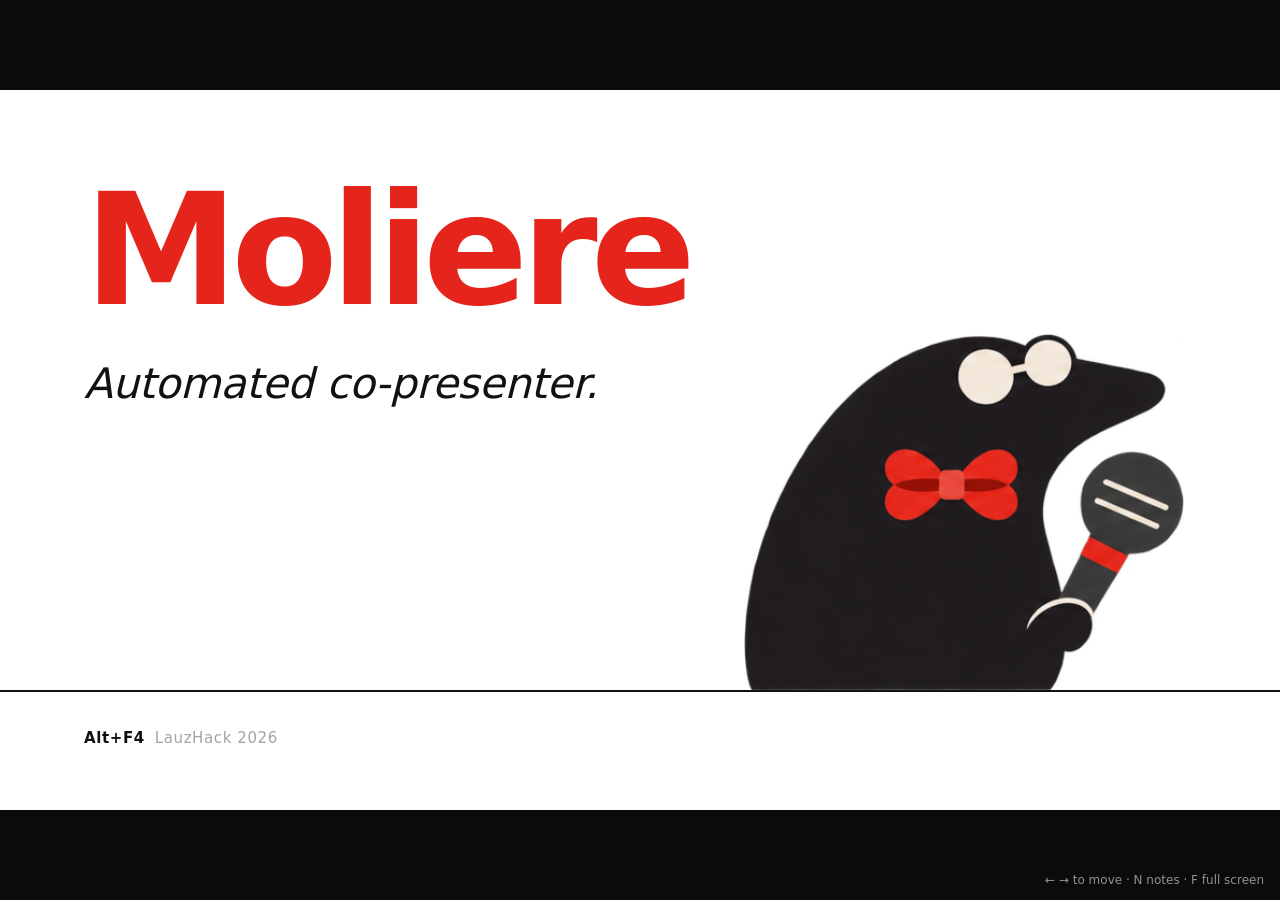
==== mole/slides.html @ e4454959 "Merge main: Inter as the only family, the deck pinned to the light theme" ====
<!doctype html>
<html data-theme="light">
<meta charset="utf-8">
<meta name="viewport" content="width=device-width">
<title>Moliere · Alt+F4</title>
<link rel="stylesheet" href="fonts/fonts.css">
<link rel="stylesheet" href="mole.css">
<style>
  /* Colour 2 · Signal red on white, with black and red slides for rhythm. Fonts E · Inter Tight only. */
  :root { --paper: #ffffff; --ink: #111111; --ember: #e5251b; --lens: #f5eedf; --ember-deep: #a3150e; --ember-light: #ff6f63; }
  :root {
    --display: "Inter Tight", -apple-system, "Segoe UI", system-ui, sans-serif;
    --text: "Inter Tight", -apple-system, "Segoe UI", system-ui, sans-serif;
    --muted: rgb(17 17 17 / .58);
    --faint: rgb(17 17 17 / .38);
    --hair: rgb(17 17 17 / .14);
    --ease: cubic-bezier(.2, .8, .2, 1);
  }
  html, body { height: 100%; margin: 0; overflow: hidden; background: #0b0b0b; }
  body { font: 400 24px/1.4 var(--text); color: var(--ink); -webkit-font-smoothing: antialiased; font-kerning: normal; }

  /* The deck is laid out at 1280 × 720 and scaled to fit the window. */
  .stage { position: absolute; left: 50%; top: 50%; width: 1280px; height: 720px; translate: -50% -50%; scale: var(--fit, 1); }
  .slide { position: absolute; inset: 0; padding: 72px 84px; box-sizing: border-box; background: var(--paper); overflow: hidden; }
  .slide[hidden] { display: none; }
  .slide.dark { --ember: #ff4a3d; background: var(--ink); color: var(--paper); --muted: rgb(255 255 255 / .62); --faint: rgb(255 255 255 / .4); --hair: rgb(255 255 255 / .16); }
  .slide.hot { background: var(--ember); color: #fff; }
  .notes { display: none; }

  /* -- type ------------------------------------------------------------------------------------------------------- */
  .d { font-family: var(--display); font-weight: 650; letter-spacing: -0.035em; margin: 0; }
  .d.it { font-weight: 500; letter-spacing: -0.03em; }
  .d.xxl { font-size: 141px; line-height: .92; letter-spacing: -0.045em; }
  .d.xl { font-size: 101px; line-height: .94; letter-spacing: -0.04em; }
  .d.l { font-size: 72px; line-height: .98; letter-spacing: -0.03em; }
  .d.m { font-size: 51px; line-height: 1.02; }
  .d.s { font-size: 31px; line-height: 1.06; letter-spacing: -0.01em; }
  .it { font-style: italic; }
  .lead { font: 400 25px/1.42 var(--text); color: var(--muted); letter-spacing: -0.005em; margin: 0; text-wrap: pretty; }
  .small { font: 500 16px/1.3 var(--text); color: var(--muted); letter-spacing: .005em; margin: 0; }
  .ember { color: var(--ember); }
  cite { font: 500 14px/1 var(--text); font-style: normal; color: var(--faint); letter-spacing: .02em; }
  /* A placeholder still to fill: underlined in persimmon dots, so it reads as a gap without shouting. */
  .ph { text-decoration: underline dotted var(--ember); text-decoration-thickness: .08em; text-underline-offset: .2em; }
  .d .ph { text-decoration: none; color: var(--ember); }
  .d .name { color: var(--ember); }

  .who { display: flex; align-items: center; gap: 14px; font: 400 19px/1.3 var(--text); color: var(--muted); }
  .who b { color: var(--ink); font-weight: 600; }
  .badge { flex: none; display: grid; place-items: center; width: 44px; height: 44px; border-radius: 50%; background: var(--ink); color: var(--paper); font: 600 14px/1 var(--text); letter-spacing: .04em; }

  /* The ground line most slides stand on, and the mole standing on it. */
  .ground { position: absolute; left: 0; right: 0; bottom: 118px; border-top: 2px solid var(--ink); }
  .solo .mole-bar { width: auto; background: none; box-shadow: none; border-radius: 0; }
  .solo .mole-row { height: auto; padding: 0; flex-direction: column; align-items: flex-start; gap: 18px; }
  .solo .mole-fig { width: var(--w, 420px); height: auto; aspect-ratio: 154 / 114.8; margin: 0; }
  .solo .mole-heard, .solo .m-ground { display: none; }
  .solo .mole-title { font: italic 500 22px/28px var(--display); letter-spacing: -0.01em; }
  .solo .mole-text .mole-words { --wy: 0px; }
  .solo .mole-text .mole-dot { top: 11px; translate: none; }
  .solo.quiet .mole-text { display: none; }
  /* Puts the figure's own ground (0.8 units above its bottom edge) on the slide's ground line. */
  .stand { position: absolute; right: 84px; bottom: calc(119px - var(--w) * 0.8 / 154 - var(--below, 0px)); }

  /* The cut-paper props: flat at the base, so each one stands on a line or peeks up from an edge of the slide. */
  .sprite { position: absolute; display: block; height: auto; pointer-events: none; user-select: none; }
  .ledge { position: absolute; border-top: 2px solid var(--ink); }

  /* -- entrances: each [data-in] rises in turn when its slide comes up ------------------------------------------ */
  @keyframes rise { from { opacity: 0; transform: translateY(22px); } }
  .slide.on [data-in] { animation: rise .8s var(--ease) both; animation-delay: calc(var(--d, 0) * 110ms + 60ms); }
  @media (prefers-reduced-motion: reduce) { .slide.on [data-in] { animation: none; } }

  /* 01 title */
  .s-title .d.xxl { font-size: 155px; margin-top: 18px; }
  .s-title .lead { font: italic 500 42px/1 var(--display); color: var(--ink); margin-top: 40px; letter-spacing: -0.01em; }
  .meta { position: absolute; left: 84px; bottom: 64px; font: 600 15px/1 var(--text); letter-spacing: .04em; color: var(--ink); }
  .meta span { color: var(--faint); font-weight: 500; margin-left: 10px; }

  /* 02 Nick */
  .s-nick { display: grid; grid-template-columns: 1fr 380px; grid-template-rows: auto 1fr; column-gap: 64px; }
  .s-nick .lead { align-self: end; padding-bottom: 16px; font-size: 22px; }
  .steps { grid-column: 1 / -1; align-self: end; display: grid; grid-template-columns: 1fr 1.5fr 1fr; gap: 14px; }
  .step { border-top: 2px solid var(--ink); padding-top: 18px; }
  .step .k { font: italic 500 20px/1 var(--display); color: var(--faint); }
  .step p { margin: 16px 0 0; font: 500 38px/1.15 var(--text); letter-spacing: -0.015em; text-wrap: balance; }
  .step.silence { --ember: #ff4a3d; border: 0; padding: 30px 34px 34px; border-radius: 24px; background: var(--ink); color: var(--paper); }
  .step.silence .k { color: rgb(255 255 255 / .45); }
  .timer { display: flex; align-items: flex-end; gap: 26px; margin-top: 14px; }
  .timer b { font: 650 150px/.78 var(--display); letter-spacing: -0.03em; color: var(--ember); font-variant-numeric: tabular-nums; }
  .timer i { flex: 1; height: 5px; margin-bottom: 16px; border-radius: 4px; background: rgb(255 255 255 / .16); position: relative; overflow: hidden; }
  .timer i::after { content: ""; position: absolute; inset: 0; width: var(--p, 0%); background: var(--ember); border-radius: inherit; }
  .step.silence p { margin-top: 14px; color: rgb(255 255 255 / .85); }

  /* 03 numbers: two figures side by side, each with its own picture, and the lab study as a band underneath */
  .s-num { display: flex; flex-direction: column; }
  .figs { display: grid; grid-template-columns: 1fr 1fr; gap: 72px; }
  .fig { display: grid; grid-template-columns: 150px 1fr; grid-template-rows: auto auto; column-gap: 34px; align-items: end; }
  .fig .glyph { grid-row: 1 / 3; align-self: start; margin-top: 14px; }
  .fig .d { font-size: 196px; line-height: .84; letter-spacing: -0.05em; white-space: nowrap; }
  .fig .d small { font-size: .42em; letter-spacing: -0.03em; margin-left: .12em; }
  .fig .cap { margin: 26px 0 0; font: 500 29px/1.28 var(--text); color: rgb(255 255 255 / .82); max-width: 18ch; }
  .grid4 { display: grid; grid-template-columns: 1fr 1fr; gap: 12px; width: 150px; }
  .grid4 i { aspect-ratio: 1; border-radius: 16px; border: 2px solid rgb(255 255 255 / .35); box-sizing: border-box; }
  .grid4 i.hit { border: 0; background: var(--ember); }
  .dial { width: 150px; height: 155px; }
  .dial .face { fill: none; stroke: rgb(255 255 255 / .35); stroke-width: 2; }
  .dial .tick { stroke: rgb(255 255 255 / .5); stroke-width: 2.4; stroke-linecap: round; }
  .dial .lost { fill: var(--ember); }
  .dial .hand { stroke: var(--paper); stroke-width: 3; stroke-linecap: round; }
  .dial .pin { fill: var(--paper); }
  .dial .crown { fill: rgb(255 255 255 / .35); }
  .s-num .src { margin-top: 26px; }
  .study { margin-top: auto; display: grid; grid-template-columns: 200px 1fr; column-gap: 34px; padding-top: 28px; border-top: 1px solid var(--hair); }
  .study .small { padding-top: 10px; }
  .study .d.s { font-size: 42px; line-height: 1.12; }
  .study cite { grid-column: 2; margin-top: 16px; }

  /* 04 Mathias: the six people as a row, then his words across the slide */
  .s-mathias { display: flex; flex-direction: column; }
  .asked { display: flex; align-items: center; gap: 24px; }
  .people { display: flex; }
  .people > * { margin-left: -8px; border: 3px solid var(--paper); }
  .people > :first-child { margin-left: 0; }
  .people i { width: 44px; height: 44px; border-radius: 50%; background: rgb(17 17 17 / .1); }
  .asked .lead { font-size: 24px; color: var(--ink); }
  .s-mathias blockquote { margin: auto 0 0; font-size: 70px; line-height: 1.05; text-indent: -.32em; max-width: 29ch; text-wrap: pretty; }
  .s-mathias > .who { margin-top: 34px; }

  /* 05 insight */
  .s-insight { display: flex; flex-direction: column; justify-content: center; }
  .s-insight .intro { font: 500 22px/1.2 var(--text); color: rgb(255 255 255 / .8); margin: 0 0 30px; }
  .s-insight .not { font-weight: 500; letter-spacing: -0.02em; color: rgb(255 255 255 / .75); font-size: 45px; line-height: 1; }
  .s-insight .yes { margin-top: 40px; font-size: 86px; line-height: .96; }

  /* 06 solution */
  .s-solution { display: grid; grid-template-columns: 1fr 500px; column-gap: 56px; align-items: center; }
  .s-solution .lead { font: italic 500 27px/1.15 var(--display); color: var(--ink); margin-top: 26px; max-width: 20ch; }
  .list { list-style: none; margin: 40px 0 0; padding: 0; }
  .list li { display: grid; grid-template-columns: 44px 1fr; padding: 13px 0; border-top: 1px solid var(--hair); font: 400 21px/1.32 var(--text); }
  .list li span { font: italic 500 15px/1.1 var(--display); color: var(--ember); }
  .device { padding: 22px 22px 26px; border-radius: 26px; background: var(--ink); display: grid; justify-items: center; gap: 22px; box-shadow: 0 30px 60px -30px rgb(17 17 17 / .6); }
  .mini { position: relative; width: 100%; aspect-ratio: 16 / 9; border-radius: 10px; background: #ffffff; outline: 2px solid #2fbf71; outline-offset: 3px; overflow: hidden; color: var(--ink); }
  .mini > div { position: absolute; inset: 0; padding: 26px 28px; opacity: 0; transition: opacity .4s ease; }
  .mini[data-on="6"] > [data-n="6"], .mini[data-on="7"] > [data-n="7"] { opacity: 1; }
  .mini small { font: 600 10px/1 var(--text); letter-spacing: .08em; text-transform: uppercase; color: rgb(17 17 17 / .45); }
  .mini h4 { font: 650 23px/1 var(--display); letter-spacing: -0.02em; margin: 8px 0 0; }
  .mini em { position: absolute; right: 16px; bottom: 12px; font: 600 11px/1 var(--text); font-style: normal; color: rgb(17 17 17 / .5); }
  .mini .bars { position: absolute; left: 28px; bottom: 26px; display: flex; align-items: flex-end; gap: 10px; height: 100px; }
  .mini .bars i { width: 32px; background: rgb(17 17 17 / .16); border-radius: 2px 2px 0 0; }
  .mini .bars i:last-child { background: var(--ember); }
  .mini ol { margin: 16px 0 0; padding: 0; list-style: none; font: 400 14px/1.2 var(--text); display: grid; gap: 7px; }
  .mini ol b { color: var(--ember); font-size: 11px; margin-right: 8px; }
  .mini .tag { position: absolute; inset: 0 auto auto 0; padding: 3px 8px; border-bottom-right-radius: 6px; background: #2fbf71; color: #0b2b18; font: 600 10px/1.3 var(--text); opacity: 1; }

  /* 07 live demo */
  .s-demo .d.xxl { font-size: 134px; margin-top: 10px; }
  .live { display: inline-block; width: 34px; height: 34px; margin-left: 28px; border-radius: 50%; background: var(--ember); vertical-align: .62em; position: relative; }
  .live::after { content: ""; position: absolute; inset: 0; border-radius: 50%; background: var(--ember); animation: pulse 1.6s ease-out infinite; }
  @keyframes pulse { to { transform: scale(2.6); opacity: 0; } }

  /* 08 how it works */
  .s-how { display: flex; flex-direction: column; }
  .s-how .d.m { max-width: 21ch; font-size: 62px; }
  .trio { margin-top: auto; display: grid; grid-template-columns: repeat(3, 1fr); gap: 36px; }
  .trio div { border-top: 2px solid var(--ink); padding-top: 18px; }
  .trio span { font: italic 500 27px/1 var(--display); color: var(--ember); }
  .trio p { margin: 14px 0 0; font: 500 22px/1.3 var(--text); letter-spacing: -0.01em; }
  .slots { margin-top: 32px; height: 150px; display: grid; grid-template-columns: 2fr 1fr; gap: 16px; }
  .slots div { display: grid; place-items: center; border-radius: 18px; border: 2px dashed rgb(17 17 17 / .22); font: italic 500 20px/1 var(--display); color: var(--faint); }

  /* 09 competitors */
  .s-comp { display: flex; flex-direction: column; }
  .s-comp .d.l { max-width: 19ch; font-size: 70px; }
  .cards { margin-top: auto; display: grid; grid-template-columns: 1fr 1fr 1.6fr; gap: 16px; align-items: stretch; }
  .cards > div { position: relative; padding: 28px 30px 30px; border-radius: 24px; background: rgb(17 17 17 / .05); min-height: 300px; box-sizing: border-box; display: flex; flex-direction: column; }
  .cards svg { width: 40px; height: 40px; fill: none; stroke: var(--faint); stroke-width: 1.6; stroke-linecap: round; stroke-linejoin: round; }
  .cards b { display: block; margin-top: auto; font: 650 25px/1 var(--display); letter-spacing: -0.01em; }
  .cards p { margin: 12px 0 0; font: 400 20px/1.35 var(--text); color: var(--muted); }
  .cards .us { background: var(--ember); color: #fff; overflow: hidden; }
  .cards .us b { font-size: 40px; }
  .cards .us p { color: #fff; font-weight: 500; max-width: 21ch; }
  .cards .us .solo { position: absolute; right: 24px; top: 22px; }
  .s-comp cite { margin-top: 18px; }

  /* 10 voices */
  .s-voices { display: flex; flex-direction: column; }
  .s-voices .head { font-size: 70px; line-height: 1; text-indent: -.3em; max-width: 17ch; margin-top: 6px; }
  .s-voices .who { margin-top: 30px; }
  .second { margin-top: auto; align-self: flex-end; width: 560px; border-top: 2px solid var(--ink); padding-top: 22px; }
  .second blockquote { margin: 0; font: italic 500 28px/1.1 var(--display); text-indent: -.3em; text-wrap: balance; }
  .second .who { margin-top: 18px; font-size: 17px; }
  .second .badge { width: 38px; height: 38px; font-size: 13px; }

  /* 11 B2B */
  .s-b2b { display: flex; flex-direction: column; }
  .s-b2b .d.xxl { margin-top: 10px; }
  .pair { margin-top: auto; display: grid; grid-template-columns: 1fr 1fr; gap: 40px; }
  .pair div { border-top: 2px solid var(--paper); padding-top: 18px; }
  .pair .no { font: italic 500 27px/1 var(--display); color: var(--ember); }
  .pair p { margin: 14px 0 0; font: 400 25px/1.35 var(--text); color: var(--paper); text-wrap: pretty; }

  /* 12 next */
  .s-next .d.l { max-width: 12ch; font-size: 67px; }
  .s-next .lead { font: italic 500 30px/1.12 var(--display); color: var(--muted); margin-top: 24px; max-width: 20ch; }

  /* -- presenting ---------------------------------------------------------------------------------------------- */
  .notes-panel { position: fixed; left: 0; right: 0; bottom: 0; max-height: 36vh; overflow: auto; padding: 18px 28px 22px; box-sizing: border-box; background: rgb(20 18 17 / .95); color: #f2ede4; font: 18px/1.5 var(--text); }
  .notes-panel[hidden] { display: none; }
  .notes-panel b { display: block; font: 500 13px/1 var(--text); letter-spacing: .02em; color: rgb(255 255 255 / .5); margin-bottom: 10px; }
  .notes-panel p { margin: 0 0 8px; max-width: 80ch; }
  .hint { position: fixed; right: 16px; bottom: 14px; font: 500 12px/1 var(--text); color: rgb(255 255 255 / .55); transition: opacity .6s ease; }
  @media print {
    html, body { overflow: visible; height: auto; background: none; }
    .stage { position: static; translate: none; scale: 1; }
    .slide, .slide[hidden] { position: relative; display: block; break-after: page; width: 1280px; height: 720px; }
    .notes-panel, .hint { display: none !important; }
  }
</style>

<div class="stage">

  <!-- 01 -->
  <section class="slide s-title">
    <div data-in>
      <h1 class="d xxl"><span class="name">[Name]</span></h1>
      <p class="lead">Automated co-presenter.</p>
    </div>
    <div class="ground"></div>
    <img class="sprite" src="sprites/microphone.png" alt="" data-in style="right: 96px; bottom: 119px; width: 440px">
    <div class="meta">Alt+F4<span>LauzHack 2026</span></div>
  </section>

  <!-- 02 -->
  <section class="slide s-nick">
    <h2 class="d xl" data-in>This is Nick.</h2>
    <p class="lead" data-in>He works at a consulting firm in Geneva. He has 5 meetings per day, each on a different subject and with a different team. He doesn't have time to fully prepare for every meeting.</p>
    <div class="steps" data-in>
      <div class="step"><span class="k">a</span><p>He looks for a document.</p></div>
      <div class="step silence" data-timer><span class="k">b</span><div class="timer"><b>0 s</b><i></i></div><p>of silence. People are waiting.</p></div>
      <div class="step"><span class="k">c</span><p>He pulls up the wrong slide.</p></div>
    </div>
    <aside class="notes"><p>This is Nick, he works at a consulting firm in Geneva. He has 5 meetings per day, each on a different subject and with a different team. He doesn't have time to fully prepare for every meeting. Every time he has to present something, something wrong happens: he looks for a document, there is silence for 30 seconds, then he pulls up the wrong slide.</p></aside>
  </section>

  <!-- 03 -->
  <section class="slide dark s-num">
    <div class="figs" data-in>
      <div class="fig">
        <div class="glyph grid4"><i class="hit"></i><i class="hit"></i><i class="hit"></i><i></i></div>
        <div class="d"><span class="ember">3</span> in 4</div>
        <p class="cap">meetings hit at least one tech failure,</p>
      </div>
      <div class="fig">
        <svg class="glyph dial" viewBox="0 0 120 124" aria-hidden="true">
          <rect class="crown" x="53" y="0" width="14" height="7" rx="2"/>
          <circle class="face" cx="60" cy="66" r="52"/>
          <path class="lost" d="M60 66 L60 20 A46 46 0 0 1 102.02 47.29 Z"/>
          <path class="tick" d="M60 18v6M108 66h-6M60 114v-6M12 66h6"/>
          <line class="hand" x1="60" y1="66" x2="98.2" y2="49.0"/>
          <circle class="pin" cx="60" cy="66" r="4"/>
        </svg>
        <div class="d">11<small>min</small></div>
        <p class="cap">costing about 11 minutes each.</p>
      </div>
    </div>
    <cite class="src">Jabra, 2026</cite>
    <div class="study" data-in>
      <p class="small">In a lab study,</p>
      <p class="d s it">people who talked while using a computer spoke more slowly and made more mistakes at both.</p>
      <cite>BYU, 2022</cite>
    </div>
    <aside class="notes"><p>Three in four meetings hit at least one tech failure, costing about 11 minutes each (Jabra, 2026). And in a lab study, people who talked while using a computer spoke more slowly and made more mistakes at both (BYU, 2022).</p></aside>
  </section>

  <!-- 04 -->
  <section class="slide s-mathias">
    <div class="asked" data-in>
      <div class="people" aria-hidden="true"><span class="badge">MS</span><i></i><i></i><i></i><i></i><i></i></div>
      <p class="lead">We asked 6 people who present to clients every week.</p>
    </div>
    <blockquote class="d it" data-in>“Clients always come up with questions I wasn't expecting. So I end up searching for documents or running another simulation while explaining what I'm doing.”</blockquote>
    <div class="who" data-in><span class="badge">MS</span><span><b>Mathias Sudres</b> · Insurance advisor in Switzerland</span></div>
    <aside class="notes"><p>We asked 6 people who present to clients every week. Mathias Sudres, an insurance advisor in Switzerland, told us: "Clients always come up with questions I wasn't expecting. So I end up searching for documents or running another simulation while explaining what I'm doing."</p></aside>
  </section>

  <!-- 05 -->
  <section class="slide hot s-insight">
    <p class="intro" data-in>By talking to office workers, we realized:</p>
    <p class="d not" data-in>The issue wasn't the software used for the meeting or actual technical issues.</p>
    <p class="d yes" data-in>It's error prone manual work under stress.</p>
    <aside class="notes"><p>By talking to office workers, we realized that the issue wasn't the software used for the meeting or actual technical issues. It's error prone manual work under stress.</p></aside>
  </section>

  <!-- 06 -->
  <section class="slide s-solution">
    <div>
      <h2 class="d l" data-in>Introducing <span class="name">[Name]</span>.</h2>
      <p class="lead" data-in>We want to make the process of presenting in meetings seamless.</p>
      <ol class="list" data-in>
        <li><span>01</span>It sets up the whole environment for you.</li>
        <li><span>02</span>It knows exactly what you want to show while you speak.</li>
        <li><span>03</span>It lets you focus entirely on interacting with your colleagues, getting your message across and having a productive meeting.</li>
      </ol>
    </div>
    <div class="device" data-in>
      <div class="mini" data-on="6">
        <div data-n="6"><small>Your home cover</small><h4>What clients ask us</h4><ol><li><b>01</b>Can I lower my premium?</li><li><b>02</b>What if I raise the deductible?</li><li><b>03</b>How does this compare?</li></ol><em>06</em></div>
        <div data-n="7"><small>The opportunity</small><h4>Market size</h4><div class="bars"><i style="height: 38%"></i><i style="height: 52%"></i><i style="height: 70%"></i><i style="height: 92%"></i></div><em>07</em></div>
        <span class="tag">Shared</span>
      </div>
      <div data-mole="loop-bar"></div>
    </div>
    <aside class="notes"><p>We want to make the process of presenting in meetings seamless. This is why we're introducing <span class="name">[Name]</span>. It's an automated co-presenter that sets up the whole environment for you, knows exactly what you want to show while you speak and lets you focus entirely on interacting with your colleagues, getting your message across and having a productive meeting in general.</p></aside>
  </section>

  <!-- 07 -->
  <section class="slide s-demo">
    <h2 class="d xxl" data-in>Live demo<span class="live"></span></h2>
    <div class="ground"></div>
    <div class="solo stand" style="--w: 430px; --below: 48px" data-mole="loop"></div>
    <aside class="notes"><p>(Live demo)</p></aside>
  </section>

  <!-- 08 -->
  <section class="slide s-how">
    <h2 class="d m" data-in>Not just AI agent talk: we have trained actual models.</h2>
    <img class="sprite" src="sprites/pickaxe.png" alt="" data-in style="right: 104px; top: 34px; width: 250px">
    <div class="ledge" style="right: 84px; top: 213px; width: 300px"></div>
    <div class="trio" data-in>
      <div><span>01</span><p>Our UI is minimal and doesn't disrupt the presenter.</p></div>
      <div><span>02</span><p>Work is done in the background.</p></div>
      <div><span>03</span><p>The presenter can cancel whenever he doesn't agree with the assistant.</p></div>
    </div>
    <div class="slots" data-in><div>[Architecture]</div><div>[Tech stack]</div></div>
    <aside class="notes"><p>(Show the architecture, tech stack.) I am sure you will get tired of all the AI agent talk during these presentations, our solution is not that: we have trained actual models [etc.] Our UI is minimal and doesn't disrupt the presenter. Work is done in the background and the presenter can cancel whenever he doesn't agree with the assistant.</p></aside>
  </section>

  <!-- 09 -->
  <section class="slide s-comp">
    <h2 class="d l" data-in>Our solution works live, in any software.</h2>
    <div class="cards" data-in>
      <div><svg viewBox="0 0 24 24"><rect x="5" y="3" width="14" height="18" rx="2"/><path d="M8.5 8h7M8.5 12h7M8.5 16h4"/></svg><b>Notetakers</b><p>Act after the call.</p></div>
      <div><svg viewBox="0 0 24 24"><path d="M4 5h16v11H9l-5 4z"/><path d="M8 9.5h8M8 12.5h5"/></svg><b>Meeting agents like Teams Facilitator</b><p>Answer in the chat, inside Teams only.</p></div>
      <div class="us"><img class="sprite" src="sprites/stopwatch.png" alt="" style="right: 16px; bottom: 0; width: 178px"><b><span class="name">[Name]</span></b><p>Works live, runs on your laptop, and hands control back the moment you want it. Works in any software.</p></div>
    </div>
    <cite>Source: Microsoft Support (Teams Facilitator)</cite>
    <aside class="notes"><p>Unlike notetakers that act after the call, our solution works live, runs on your laptop, and hands control back the moment you want it. Meeting agents like Teams Facilitator answer in the chat, inside Teams only. Our solution works in any software.</p></aside>
  </section>

  <!-- 10 -->
  <section class="slide s-voices">
    <blockquote class="d it head" data-in>“…without jumping between ten different windows.”</blockquote>
    <div class="who" data-in><span class="badge">MS</span><span><b>Mathias Sudres</b> · Insurance advisor in Switzerland</span></div>
    <img class="sprite" src="sprites/magnifier.png" alt="" data-in style="left: 84px; bottom: 0; width: 330px">
    <div class="second" data-in>
      <blockquote>“If this is something that is feasible, it for sure would help us a lot.”</blockquote>
      <div class="who"><span class="badge">RH</span><span><b>Rodolphe Henzi</b> · Accenture</span></div>
    </div>
    <aside class="notes"><p>Rodolphe Henzi, Accenture: "If this is something that is feasible, it for sure would help us a lot."</p></aside>
  </section>

  <!-- 11 -->
  <section class="slide dark s-b2b">
    <h2 class="d xxl" data-in>We will go <span class="ember">B2B</span>.</h2>
    <div class="pair" data-in>
      <div><span class="no">01</span><p>Integrating into the ecosystem of companies which would use <span class="name">[Name]</span> for all their meetings.</p></div>
      <div><span class="no">02</span><p>Our assistant will adapt to the architectures of these companies, to know exactly how to look for documents.</p></div>
    </div>
    <aside class="notes"><p>We will go B2B, integrating into the ecosystem of companies which would use <span class="name">[Name]</span> for all their meetings. Our assistant will adapt to the architectures of these companies, to know exactly how to look for documents [etc.]</p></aside>
  </section>

  <!-- 12 -->
  <section class="slide s-next">
    <h2 class="d l" data-in>Next, we will train <span class="name">[Name]</span> on your workflow.</h2>
    <p class="lead" data-in>For it to be able to help you to its full potential.</p>
    <div class="ground"></div>
    <img class="sprite" src="sprites/shovel.png" alt="" data-in style="right: 84px; bottom: 119px; width: 420px">
    <div class="meta">Alt+F4</div>
    <aside class="notes"><p>Next, we will train <span class="name">[Name]</span> on your workflow, for it to be able to help you to its full potential.</p></aside>
  </section>

</div>

<div class="notes-panel" id="notesPanel" hidden></div>
<div class="hint" id="hint">← → to move · N notes · F full screen</div>

<script src="mole.js"></script>
<script>
  const NAME = "Moliere"; // the product name, everywhere at once

  for (const el of document.querySelectorAll(".name")) {
    el.textContent = NAME;
    el.classList.toggle("ph", NAME.startsWith("["));
  }

  // -- the mole on the slides -------------------------------------------------------------------------------------
  const sleep = ms => new Promise(r => setTimeout(r, ms));
  const STEPS = [
    ["idle", { title: "You're driving.", heard: "" }, 1500],
    ["heard", { title: "I've got it.", heard: "so let's look at the market size", card: "07" }, 1300],
    ["working", { title: "Finding slide 7…" }, 1900],
    ["retrieving", { title: "I found slide 7." }, 1300],
    ["ready", { title: "Slide 7 is ready." }, 2000],
    ["back", { title: "Back to you.", heard: "" }, 1700],
  ];
  async function loop(bar, onstep) {
    for (;;) for (const [state, words, ms] of STEPS) {
      bar.set(state, words);
      onstep?.(state);
      await sleep(ms);
    }
  }

  for (const host of document.querySelectorAll("[data-mole]")) {
    const bar = Mole.create(document.createElement("div"));
    host.append(bar.el);
    const kind = host.dataset.mole, slide = host.closest(".slide");
    if (kind === "heard") bar.set("heard", { title: "I've got it.", card: "07" });
    else if (kind === "ready") bar.set("ready", { card: "07" });
    else if (kind === "loop") loop(bar);
    else if (kind === "loop-bar") {
      const mini = slide.querySelector(".mini");
      loop(bar, state => { if (state === "idle") mini.dataset.on = "6"; if (state === "ready") mini.dataset.on = "7"; });
    }
  }

  // -- the silence on slide 2: counts up to 30 s when the slide comes up ------------------------------------------
  let timerRun = 0;
  function silence(step) {
    const id = ++timerRun, label = step.querySelector(".timer b"), start = performance.now(), length = 3600;
    const tick = now => {
      if (id !== timerRun) return;
      const p = Math.min(1, (now - start) / length), eased = 1 - (1 - p) ** 2.2, s = Math.round(30 * eased);
      label.textContent = `${s} s`;
      step.style.setProperty("--p", `${eased * 100}%`);
      if (p < 1) requestAnimationFrame(tick);
    };
    label.textContent = "0 s";
    step.style.setProperty("--p", "0%");
    setTimeout(() => requestAnimationFrame(tick), 700);
  }

  // -- presenting -------------------------------------------------------------------------------------------------
  const slides = [...document.querySelectorAll(".slide")];
  for (const s of slides) s.querySelectorAll("[data-in]").forEach((el, k) => el.style.setProperty("--d", k));

  let at = Math.min(slides.length - 1, Math.max(0, (parseInt(location.hash.slice(1), 10) || 1) - 1));
  function go(n) {
    at = Math.min(slides.length - 1, Math.max(0, n));
    slides.forEach((s, k) => { s.hidden = k !== at; s.classList.toggle("on", k === at); });
    history.replaceState(null, "", `${location.pathname}${location.search}#${at + 1}`);
    const timer = slides[at].querySelector("[data-timer]");
    if (timer) silence(timer); else timerRun++;
    const notes = slides[at].querySelector(".notes");
    notesPanel.innerHTML = `<b>Notes · ${at + 1} / ${slides.length}</b>${notes ? notes.innerHTML : "<p>—</p>"}`;
  }
  const fit = () => document.documentElement.style.setProperty("--fit", Math.min(innerWidth / 1280, innerHeight / 720));
  addEventListener("resize", fit);
  addEventListener("keydown", e => {
    if (e.metaKey || e.ctrlKey || e.altKey) return;
    if (["ArrowRight", "PageDown", " ", "Enter"].includes(e.key)) { e.preventDefault(); go(at + 1); }
    else if (["ArrowLeft", "PageUp", "Backspace"].includes(e.key)) { e.preventDefault(); go(at - 1); }
    else if (e.key === "Home") go(0);
    else if (e.key === "End") go(slides.length - 1);
    else if (e.key === "n" || e.key === "N") notesPanel.hidden = !notesPanel.hidden;
    else if (e.key === "f" || e.key === "F") document.fullscreenElement ? document.exitFullscreen() : document.documentElement.requestFullscreen?.();
  });
  setTimeout(() => (hint.style.opacity = 0), 4000);
  fit();
  go(at);
</script>
---- mole/fonts/fonts.css ----
/* Inter 4.1 by Rasmus Andersson, saved locally so every page works offline. SIL Open Font License: Inter-LICENSE.txt. */
@font-face {
  font-family: "Inter";
  font-style: normal;
  font-weight: 100 900;
  font-display: swap;
  src: url(InterVariable.woff2) format("woff2");
}
---- mole/mole.css ----
/* The Mole: a paper cut-out puppet in the overlay bar. mole.js moves the puppet through SVG transform attributes, which
   any CSS transform on its groups would override, so this file only colours it. */
/* Themed tokens are light-dark(light, dark): the system picks, data-theme="light|dark" on an element forces it. Dark is
   the light bar's negative: the bar turns to ink and the mole is cut from light paper, while its props (the card, lenses,
   pile and documents) stay cream paper drawn in ink, as slides and files are. */
:root {
  color-scheme: light dark;
  --paper: light-dark(oklch(0.9475 0.0131 82.4), oklch(0.262 0.007 62)); /* the bar and the phone's screen */
  --ink: light-dark(oklch(0.2291 0.006 56.07), oklch(0.9475 0.0131 82.4)); /* words, focus rings, a picked key */
  --figure: light-dark(oklch(0.2291 0.006 56.07), oklch(0.88 0.03 78)); /* the mole, its molehill, dirt and ground line */
  --lens: oklch(0.9405 0.0303 90.33); /* cream paper: the card, the lenses, the documents */
  --stack: oklch(0.9797 0.0167 88); /* the pile of slides */
  --rim: oklch(0.2291 0.006 56.07); /* ink on cream paper: rims, edges, the card's number */
  --bridge: light-dark(var(--lens), var(--rim));
  /* On a light mole the tie steps one shade darker, so it keeps 3:1 against the body. */
  --tie: light-dark(var(--ember), oklch(0.5591 0.1743 38.94));
  --tie-fold: light-dark(oklch(0.5591 0.1743 38.94), oklch(0.47 0.15 37));
  --tie-knot: light-dark(oklch(0.7352 0.1591 49.58), var(--ember));
  --ember: oklch(0.6536 0.2043 37.26);
  --sage: oklch(0.7185 0.053 150.25);
  --plum: light-dark(oklch(0.45 0.0681 317.76), oklch(0.68 0.085 318)); /* lifted in dark, where the light plum is 2:1 */
  --hairline: oklch(from var(--ink) l c h / .1);
  --rule: oklch(from var(--ink) l c h / .08);
  --wash: oklch(from var(--ink) l c h / .06); /* a picked row, a key */
  --hover: oklch(from var(--ink) l c h / .04);
  --hint: oklch(from var(--ink) l c h / .5);
  --heard: oklch(from var(--ink) l c h / .55);
  --ease-out: cubic-bezier(0.23, 1, 0.32, 1);
  --slow: 1;
}
[data-theme=light] { color-scheme: light; }
[data-theme=dark] { color-scheme: dark; }

/* The bar is a column: the options panel (usually collapsed) sits above the row with the mole and its words, and since
   the bar is anchored at its bottom edge, opening the panel grows it upward. */
.mole-bar {
  display: flex;
  flex-direction: column;
  width: 340px;
  box-sizing: border-box;
  border-radius: 24px;
  background: var(--paper);
  color: var(--ink);
  box-shadow: 0 0 0 1px var(--hairline);
  font: 500 15px/20px -apple-system, BlinkMacSystemFont, "Inter", system-ui, sans-serif;
  letter-spacing: -0.01em;
  -webkit-font-smoothing: antialiased;
  transform-origin: 50% 100%;
  transition: opacity calc(180ms * var(--slow)) var(--ease-out), transform calc(260ms * var(--slow)) var(--ease-out);
}
.mole-bar[data-state=hidden] {
  opacity: 0;
  transform: translateY(10px) scale(.96);
  transition-delay: calc(180ms * var(--slow));
  pointer-events: none;
}
.mole-row {
  display: flex;
  align-items: center;
  gap: 6px;
  height: 76px;
  box-sizing: border-box;
  padding: 0 22px 0 10px;
}

/* -- the options ----------------------------------------------------------------------------------------------- */

.mole-opts {
  display: grid;
  grid-template-rows: 0fr;
  transition: grid-template-rows calc(320ms * var(--slow)) var(--ease-out);
}
.mole-opts-in {
  min-height: 0;
  overflow: hidden;
  padding: 0 10px;
  opacity: 0;
  transition: opacity calc(140ms * var(--slow)) var(--ease-out);
}
.mole-bar[data-open] .mole-opts { grid-template-rows: 1fr; }
.mole-bar[data-open] .mole-opts-in { opacity: 1; transition-duration: calc(220ms * var(--slow)); transition-delay: calc(90ms * var(--slow)); }

.mole-hint {
  display: flex;
  justify-content: space-between;
  gap: 12px;
  padding: 14px 10px 8px;
  font-size: 12px;
  line-height: 16px;
  color: var(--hint);
  white-space: nowrap;
}
.mole-list {
  display: grid;
  gap: 2px;
  margin: 0;
  padding: 0 0 8px;
  list-style: none;
  border-bottom: 1px solid var(--rule);
}
.mole-opt {
  display: grid;
  grid-template-columns: 20px 16px minmax(0, 1fr) auto;
  align-items: center;
  column-gap: 10px;
  height: 36px;
  padding: 0 12px 0 8px;
  border-radius: 14px; /* the bar's 24px corner minus the panel's 10px inset, so the curves stay concentric */
  font-size: 14px;
  transition: background-color calc(150ms * var(--slow)) ease, opacity calc(200ms * var(--slow)) var(--ease-out);
}
.mole-opt[role=button] { cursor: pointer; }
.mole-opt[role=button]:focus-visible { outline: 2px solid var(--ink); outline-offset: -2px; }
.mole-opt[data-on] { background: var(--wash); }
.mole-bar[data-state=picked] .mole-opt:not([data-on]) { opacity: .35; }

.mole-key {
  display: grid;
  place-items: center;
  width: 20px;
  height: 20px;
  border-radius: 6px;
  background: var(--wash);
  font: 600 11px/1 ui-monospace, "SF Mono", Menlo, monospace;
  transition: background-color calc(150ms * var(--slow)) ease, color calc(150ms * var(--slow)) ease;
}
.mole-key b { font: inherit; }
.mole-key svg { display: none; width: 12px; height: 12px; fill: none; stroke: currentColor; stroke-width: 1.6; stroke-linecap: round; stroke-linejoin: round; }
.mole-opt[data-on] .mole-key { background: var(--ink); color: var(--paper); }
.mole-bar[data-state=picked] .mole-opt[data-on] .mole-key b { display: none; }
.mole-bar[data-state=picked] .mole-opt[data-on] .mole-key svg { display: block; }

.mole-glyph { width: 16px; height: 16px; overflow: visible; }
.mole-glyph path, .mole-glyph rect { fill: var(--lens); stroke: var(--rim); stroke-width: 1.1; stroke-linejoin: round; }
.mole-glyph .g-line { fill: none; stroke-linecap: round; opacity: .45; }

.mole-name { white-space: nowrap; overflow: hidden; text-overflow: ellipsis; }
.mole-meta { font-size: 12px; color: var(--hint); white-space: nowrap; }

@media (hover: hover) and (pointer: fine) {
  .mole-opt[role=button]:hover:not([data-on]) { background: var(--hover); }
}

/* -- the puppet ------------------------------------------------------------------------------------------------ */

.mole-fig { flex: none; align-self: flex-end; width: 83px; height: 62px; margin-bottom: 9px; overflow: hidden; }
.mole-fig .m-ink { fill: var(--figure); }
.m-tie { fill: var(--tie); }
.m-fold { fill: var(--tie-fold); }
.m-knot { fill: var(--tie-knot); }
.m-lens { fill: var(--lens); stroke: var(--rim); stroke-width: 1.4; }
.m-bridge { stroke: var(--bridge); stroke-width: 2.8; stroke-linecap: round; }
.m-ground { stroke: var(--figure); stroke-width: 1.4; stroke-linecap: round; }
.m-paper { fill: var(--lens); stroke: var(--rim); stroke-width: 1.3; }
.m-bar { fill: var(--ember); }
.m-num { font: 700 15.5px/1 -apple-system, BlinkMacSystemFont, "Inter", system-ui, sans-serif; letter-spacing: -0.02em; fill: var(--rim); text-anchor: middle; }
.m-stack rect { fill: var(--stack); stroke: var(--rim); stroke-width: 1.2; }
.m-scent path { fill: none; stroke: var(--ember); stroke-width: 2; stroke-linecap: round; }

/* -- the words ------------------------------------------------------------------------------------------------- */

.mole-text { position: relative; flex: 1; min-width: 0; }
.mole-dot {
  position: absolute;
  left: 0;
  top: 6px;
  width: 8px;
  height: 8px;
  border-radius: 2px;
  background: var(--sage);
  transition: opacity calc(160ms * var(--slow)) var(--ease-out), transform calc(220ms * var(--slow)) var(--ease-out),
    background-color calc(200ms * var(--slow)) ease, translate calc(260ms * var(--slow)) var(--ease-out);
}
[data-state=idle] .mole-dot, [data-state=back] .mole-dot { opacity: 0; transform: scale(.4); }
[data-state=unsure] .mole-dot, [data-state=failed] .mole-dot { background: var(--ember); }
/* Asking you, not driving: plum instead of sage, and still. */
[data-state=choosing] .mole-dot { background: var(--plum); }
[data-state=working] .mole-dot, [data-state=retrieving] .mole-dot, [data-state=thinking] .mole-dot, [data-state=tunneling] .mole-dot,
[data-state=picked] .mole-dot { animation: mole-pulse calc(1s * var(--slow)) ease-in-out infinite; }
@keyframes mole-pulse { 50% { opacity: .35; } }

.mole-words {
  --wx: 0px;
  --wy: 0px;
  padding-left: 16px;
  transform: translate(var(--wx), var(--wy));
  transition: transform calc(260ms * var(--slow)) var(--ease-out);
}
[data-state=idle] .mole-words, [data-state=back] .mole-words { --wx: -16px; }
.mole-text[data-one-line] .mole-words { --wy: 8.5px; }
.mole-text[data-one-line] .mole-dot { translate: 0 8.5px; }

.mole-title { display: grid; }
.mole-title > span { grid-area: 1 / 1; white-space: nowrap; overflow: hidden; text-overflow: ellipsis; }
.mole-heard {
  height: 16px;
  margin-top: 1px;
  font-size: 12.5px;
  line-height: 16px;
  color: var(--heard);
  white-space: nowrap;
  overflow: hidden;
  text-overflow: ellipsis;
  transition: opacity calc(200ms * var(--slow)) var(--ease-out);
}
.mole-text[data-one-line] .mole-heard { opacity: 0; }
.mole-heard::before { content: "\201C"; }
.mole-heard::after { content: "\201D"; }

@media (prefers-reduced-motion: reduce) {
  .mole-bar, .mole-words, .mole-dot { transition-property: opacity !important; }
  .mole-opts { transition: none; }
}
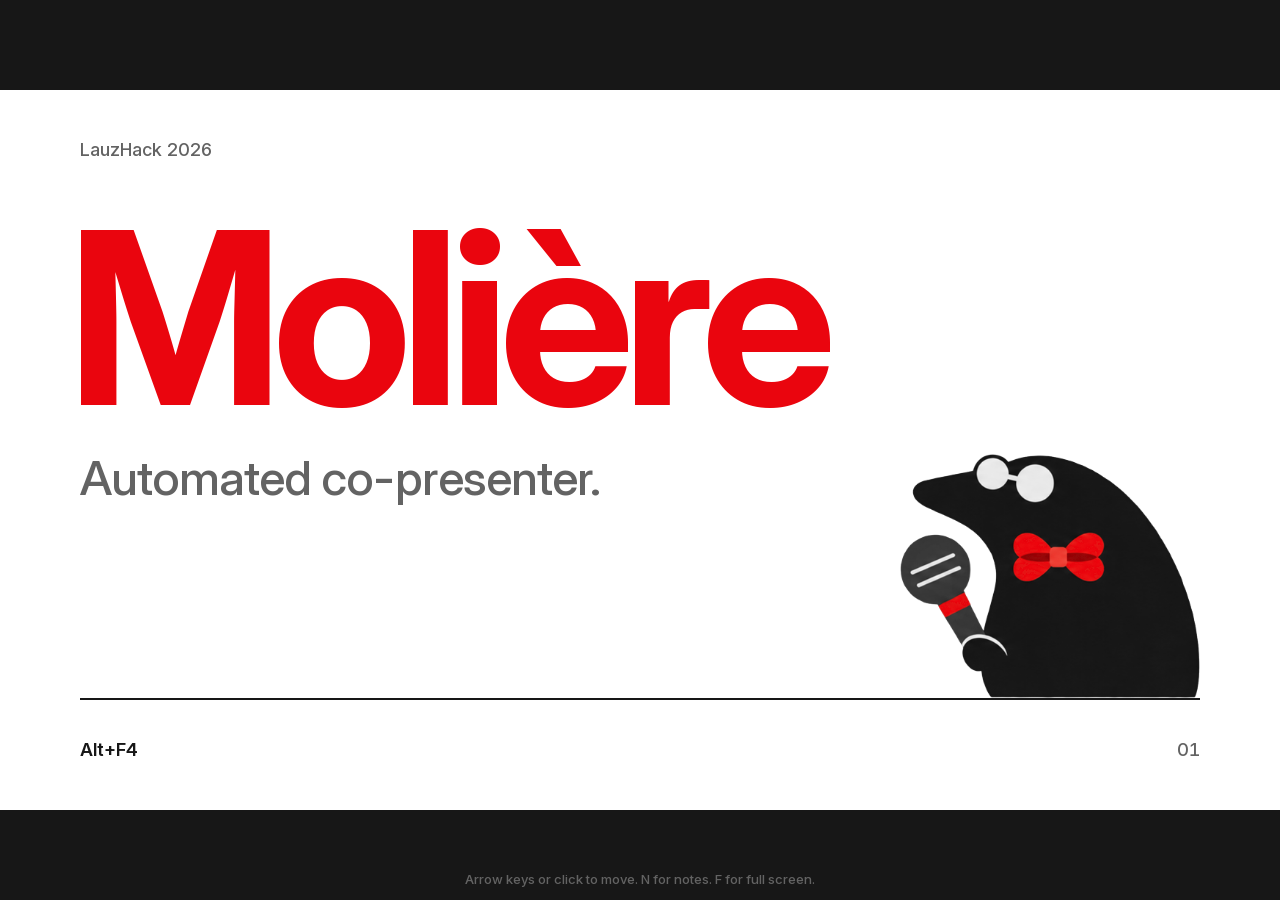
==== commit c60a6c2d: "Redesign the deck: white slides, Inter only, one vivid red, a 12-column grid, Molière with its accen" ====
--- a/mole/slides.html
+++ b/mole/slides.html
@@ -1,404 +1,293 @@
 <!doctype html>
-<html data-theme="light">
+<html lang="en" data-theme="light">
 <meta charset="utf-8">
 <meta name="viewport" content="width=device-width">
-<title>Moliere · Alt+F4</title>
+<title>Molière</title>
 <link rel="stylesheet" href="fonts/fonts.css">
 <link rel="stylesheet" href="mole.css">
 <style>
-  /* Colour 2 · Signal red on white, with black and red slides for rhythm. Fonts E · Inter Tight only. */
-  :root { --paper: #ffffff; --ink: #111111; --ember: #e5251b; --lens: #f5eedf; --ember-deep: #a3150e; --ember-light: #ff6f63; }
   :root {
-    --display: "Inter Tight", -apple-system, "Segoe UI", system-ui, sans-serif;
-    --text: "Inter Tight", -apple-system, "Segoe UI", system-ui, sans-serif;
-    --muted: rgb(17 17 17 / .58);
-    --faint: rgb(17 17 17 / .38);
-    --hair: rgb(17 17 17 / .14);
-    --ease: cubic-bezier(.2, .8, .2, 1);
-  }
-  html, body { height: 100%; margin: 0; overflow: hidden; background: #0b0b0b; }
-  body { font: 400 24px/1.4 var(--text); color: var(--ink); -webkit-font-smoothing: antialiased; font-kerning: normal; }
-
-  /* The deck is laid out at 1280 × 720 and scaled to fit the window. */
+    --bg: oklch(1 0 0);
+    --fg: oklch(0.205 0 0);
+    --grey: oklch(0.5 0 0);
+    --line: oklch(0.88 0 0);
+    --fill: oklch(0.965 0 0);
+    --red: oklch(0.59 0.24 28.5);
+    --sans: "Inter", system-ui, sans-serif;
+  }
+  html, body { height: 100%; margin: 0; overflow: hidden; background: var(--fg); }
+  body { font: 400 24px/1.4 var(--sans); color: var(--fg); -webkit-font-smoothing: antialiased; -moz-osx-font-smoothing: grayscale; }
+  h1, h2, p, ul, figure, blockquote { margin: 0; padding: 0; }
+  ul { list-style: none; }
+
   .stage { position: absolute; left: 50%; top: 50%; width: 1280px; height: 720px; translate: -50% -50%; scale: var(--fit, 1); }
-  .slide { position: absolute; inset: 0; padding: 72px 84px; box-sizing: border-box; background: var(--paper); overflow: hidden; }
+  .slide { position: absolute; inset: 0; box-sizing: border-box; padding: 120px 80px 112px; display: grid; grid-template-columns: repeat(12, minmax(0, 1fr)); grid-template-rows: auto 1fr; column-gap: 32px; background: var(--bg); overflow: hidden; }
   .slide[hidden] { display: none; }
-  .slide.dark { --ember: #ff4a3d; background: var(--ink); color: var(--paper); --muted: rgb(255 255 255 / .62); --faint: rgb(255 255 255 / .4); --hair: rgb(255 255 255 / .16); }
-  .slide.hot { background: var(--ember); color: #fff; }
+  .slide > * { grid-column: 1 / -1; }
   .notes { display: none; }
-
-  /* -- type ------------------------------------------------------------------------------------------------------- */
-  .d { font-family: var(--display); font-weight: 650; letter-spacing: -0.035em; margin: 0; }
-  .d.it { font-weight: 500; letter-spacing: -0.03em; }
-  .d.xxl { font-size: 141px; line-height: .92; letter-spacing: -0.045em; }
-  .d.xl { font-size: 101px; line-height: .94; letter-spacing: -0.04em; }
-  .d.l { font-size: 72px; line-height: .98; letter-spacing: -0.03em; }
-  .d.m { font-size: 51px; line-height: 1.02; }
-  .d.s { font-size: 31px; line-height: 1.06; letter-spacing: -0.01em; }
-  .it { font-style: italic; }
-  .lead { font: 400 25px/1.42 var(--text); color: var(--muted); letter-spacing: -0.005em; margin: 0; text-wrap: pretty; }
-  .small { font: 500 16px/1.3 var(--text); color: var(--muted); letter-spacing: .005em; margin: 0; }
-  .ember { color: var(--ember); }
-  cite { font: 500 14px/1 var(--text); font-style: normal; color: var(--faint); letter-spacing: .02em; }
-  /* A placeholder still to fill: underlined in persimmon dots, so it reads as a gap without shouting. */
-  .ph { text-decoration: underline dotted var(--ember); text-decoration-thickness: .08em; text-underline-offset: .2em; }
-  .d .ph { text-decoration: none; color: var(--ember); }
-  .d .name { color: var(--ember); }
-
-  .who { display: flex; align-items: center; gap: 14px; font: 400 19px/1.3 var(--text); color: var(--muted); }
-  .who b { color: var(--ink); font-weight: 600; }
-  .badge { flex: none; display: grid; place-items: center; width: 44px; height: 44px; border-radius: 50%; background: var(--ink); color: var(--paper); font: 600 14px/1 var(--text); letter-spacing: .04em; }
-
-  /* The ground line most slides stand on, and the mole standing on it. */
-  .ground { position: absolute; left: 0; right: 0; bottom: 118px; border-top: 2px solid var(--ink); }
+  .slide > :is(.label, .foot, .ground, .sprite, .solo) { grid-column: auto; }
+
+  .figure { font-size: 240px; line-height: .9; font-weight: 700; letter-spacing: -0.045em; margin-inline-start: -0.05em; }
+  .display { font-size: 96px; line-height: 1; font-weight: 700; letter-spacing: -0.035em; text-wrap: balance; }
+  .title { font-size: 64px; line-height: 1.08; font-weight: 650; letter-spacing: -0.028em; text-wrap: balance; }
+  .head { font-size: 48px; line-height: 1.15; font-weight: 500; letter-spacing: -0.02em; text-wrap: pretty; }
+  .lead { font-size: 32px; line-height: 1.3; font-weight: 400; letter-spacing: -0.012em; text-wrap: pretty; }
+  .body { font-size: 24px; line-height: 1.4; font-weight: 400; letter-spacing: -0.006em; text-wrap: pretty; }
+  .small { font-size: 18px; line-height: 1.3; font-weight: 500; }
+  .grey { color: var(--grey); }
+  .red { color: var(--red); }
+  blockquote { text-indent: -0.4em; }
+  .who { display: grid; align-self: start; font-size: 24px; line-height: 1.4; }
+  .who b { font-weight: 600; }
+  .who span { color: var(--grey); }
+
+  .label { position: absolute; left: 80px; top: 48px; font: 500 18px/24px var(--sans); color: var(--grey); }
+  .foot { position: absolute; left: 80px; right: 80px; bottom: 48px; display: flex; justify-content: space-between; font: 600 18px/24px var(--sans); }
+  .foot span + span { font-weight: 500; color: var(--grey); font-variant-numeric: tabular-nums; }
+  .ground { position: absolute; left: 80px; right: 80px; top: 608px; border-top: 2px solid var(--fg); }
+  .sprite { position: absolute; bottom: 112px; height: auto; pointer-events: none; user-select: none; }
+  .flip { scale: -1 1; }
+
+  .s-cover .head { margin-top: 24px; }
+
+  .s-nick .title { grid-column: 1 / 7; }
+  .s-nick > .body { grid-column: 7 / -1; padding-top: 8px; }
+  .steps { align-self: end; display: grid; grid-template-columns: repeat(3, minmax(0, 1fr)); grid-template-rows: auto auto; column-gap: 32px; }
+  .steps li { display: grid; grid-row: span 2; grid-template-rows: subgrid; }
+  .steps span { grid-row: 2; }
+  .steps b { margin-bottom: 8px; font-variant-numeric: tabular-nums; }
+
+  .s-num { grid-template-rows: 1fr; }
+  .stat, .study { display: flex; flex-direction: column; }
+  .stat { grid-column: 1 / 9; }
+  .stat .lead { margin-top: 24px; max-width: 20em; }
+  .study { grid-column: 9 / -1; justify-content: flex-end; }
+  .stat .small, .study .small { margin-top: auto; padding-top: 16px; }
+  .study .small { margin-top: 16px; }
+
+  .s-quote { grid-template-rows: auto auto 1fr; }
+  .s-quote blockquote { grid-column: 1 / 12; margin-top: 48px; }
+  .s-quote .who { margin-top: 40px; }
+
+  .s-realize { align-content: start; }
+  .s-realize .head { grid-column: 1 / 11; }
+  .s-realize .display { margin-top: 56px; }
+
+  .s-solution { grid-template-rows: auto auto 1fr; }
+  .s-solution .title, .pitch { grid-column: 1 / 8; }
+  .pitch { margin-top: 32px; }
+  .points { margin-top: 32px; display: grid; gap: 16px; }
+  .desk { grid-column: 8 / -1; grid-row: 1 / -1; align-self: center; display: grid; justify-items: center; gap: 24px; padding: 24px; border-radius: 24px; background: var(--fill); }
+  .desk .mole-bar { zoom: 1.18; }
+  .screen { position: relative; width: 100%; aspect-ratio: 16 / 9; border-radius: 6px; background: var(--bg); outline: 2px solid var(--fg); overflow: hidden; }
+  .screen > div { position: absolute; inset: 0; padding: 22px 24px; opacity: 0; transition: opacity .3s ease; }
+  .screen[data-on="6"] > [data-n="6"], .screen[data-on="7"] > [data-n="7"] { opacity: 1; }
+  .screen small { display: block; margin-top: 18px; font: 500 14px/1 var(--sans); color: var(--grey); }
+  .screen h3 { margin: 8px 0 0; font: 650 24px/1.1 var(--sans); letter-spacing: -0.02em; }
+  .screen ul { margin-top: 12px; display: grid; gap: 4px; font: 400 16px/1.25 var(--sans); }
+  .screen em { position: absolute; right: 14px; bottom: 12px; font: 500 14px/1 var(--sans); font-style: normal; color: var(--grey); font-variant-numeric: tabular-nums; }
+  .screen .bars { position: absolute; left: 24px; bottom: 22px; display: flex; align-items: flex-end; gap: 10px; height: 96px; }
+  .screen .bars i { width: 30px; border-radius: 2px 2px 0 0; background: var(--line); }
+  .screen .bars i:last-child { background: var(--red); }
+  .tag { position: absolute; left: 0; top: 0; padding: 4px 9px 5px 8px; border-bottom-right-radius: 6px; background: var(--fg); color: var(--bg); font: 600 14px/1 var(--sans); }
+
+  .live { display: inline-block; width: .24em; height: .24em; margin-left: .22em; border-radius: 50%; background: var(--red); vertical-align: .24em; }
+  .solo { position: absolute; left: 80px; bottom: calc(112px - var(--w) * 0.8 / 154); --w: 400px; }
   .solo .mole-bar { width: auto; background: none; box-shadow: none; border-radius: 0; }
-  .solo .mole-row { height: auto; padding: 0; flex-direction: column; align-items: flex-start; gap: 18px; }
-  .solo .mole-fig { width: var(--w, 420px); height: auto; aspect-ratio: 154 / 114.8; margin: 0; }
-  .solo .mole-heard, .solo .m-ground { display: none; }
-  .solo .mole-title { font: italic 500 22px/28px var(--display); letter-spacing: -0.01em; }
-  .solo .mole-text .mole-words { --wy: 0px; }
-  .solo .mole-text .mole-dot { top: 11px; translate: none; }
-  .solo.quiet .mole-text { display: none; }
-  /* Puts the figure's own ground (0.8 units above its bottom edge) on the slide's ground line. */
-  .stand { position: absolute; right: 84px; bottom: calc(119px - var(--w) * 0.8 / 154 - var(--below, 0px)); }
-
-  /* The cut-paper props: flat at the base, so each one stands on a line or peeks up from an edge of the slide. */
-  .sprite { position: absolute; display: block; height: auto; pointer-events: none; user-select: none; }
-  .ledge { position: absolute; border-top: 2px solid var(--ink); }
-
-  /* -- entrances: each [data-in] rises in turn when its slide comes up ------------------------------------------ */
-  @keyframes rise { from { opacity: 0; transform: translateY(22px); } }
-  .slide.on [data-in] { animation: rise .8s var(--ease) both; animation-delay: calc(var(--d, 0) * 110ms + 60ms); }
-  @media (prefers-reduced-motion: reduce) { .slide.on [data-in] { animation: none; } }
-
-  /* 01 title */
-  .s-title .d.xxl { font-size: 155px; margin-top: 18px; }
-  .s-title .lead { font: italic 500 42px/1 var(--display); color: var(--ink); margin-top: 40px; letter-spacing: -0.01em; }
-  .meta { position: absolute; left: 84px; bottom: 64px; font: 600 15px/1 var(--text); letter-spacing: .04em; color: var(--ink); }
-  .meta span { color: var(--faint); font-weight: 500; margin-left: 10px; }
-
-  /* 02 Nick */
-  .s-nick { display: grid; grid-template-columns: 1fr 380px; grid-template-rows: auto 1fr; column-gap: 64px; }
-  .s-nick .lead { align-self: end; padding-bottom: 16px; font-size: 22px; }
-  .steps { grid-column: 1 / -1; align-self: end; display: grid; grid-template-columns: 1fr 1.5fr 1fr; gap: 14px; }
-  .step { border-top: 2px solid var(--ink); padding-top: 18px; }
-  .step .k { font: italic 500 20px/1 var(--display); color: var(--faint); }
-  .step p { margin: 16px 0 0; font: 500 38px/1.15 var(--text); letter-spacing: -0.015em; text-wrap: balance; }
-  .step.silence { --ember: #ff4a3d; border: 0; padding: 30px 34px 34px; border-radius: 24px; background: var(--ink); color: var(--paper); }
-  .step.silence .k { color: rgb(255 255 255 / .45); }
-  .timer { display: flex; align-items: flex-end; gap: 26px; margin-top: 14px; }
-  .timer b { font: 650 150px/.78 var(--display); letter-spacing: -0.03em; color: var(--ember); font-variant-numeric: tabular-nums; }
-  .timer i { flex: 1; height: 5px; margin-bottom: 16px; border-radius: 4px; background: rgb(255 255 255 / .16); position: relative; overflow: hidden; }
-  .timer i::after { content: ""; position: absolute; inset: 0; width: var(--p, 0%); background: var(--ember); border-radius: inherit; }
-  .step.silence p { margin-top: 14px; color: rgb(255 255 255 / .85); }
-
-  /* 03 numbers: two figures side by side, each with its own picture, and the lab study as a band underneath */
-  .s-num { display: flex; flex-direction: column; }
-  .figs { display: grid; grid-template-columns: 1fr 1fr; gap: 72px; }
-  .fig { display: grid; grid-template-columns: 150px 1fr; grid-template-rows: auto auto; column-gap: 34px; align-items: end; }
-  .fig .glyph { grid-row: 1 / 3; align-self: start; margin-top: 14px; }
-  .fig .d { font-size: 196px; line-height: .84; letter-spacing: -0.05em; white-space: nowrap; }
-  .fig .d small { font-size: .42em; letter-spacing: -0.03em; margin-left: .12em; }
-  .fig .cap { margin: 26px 0 0; font: 500 29px/1.28 var(--text); color: rgb(255 255 255 / .82); max-width: 18ch; }
-  .grid4 { display: grid; grid-template-columns: 1fr 1fr; gap: 12px; width: 150px; }
-  .grid4 i { aspect-ratio: 1; border-radius: 16px; border: 2px solid rgb(255 255 255 / .35); box-sizing: border-box; }
-  .grid4 i.hit { border: 0; background: var(--ember); }
-  .dial { width: 150px; height: 155px; }
-  .dial .face { fill: none; stroke: rgb(255 255 255 / .35); stroke-width: 2; }
-  .dial .tick { stroke: rgb(255 255 255 / .5); stroke-width: 2.4; stroke-linecap: round; }
-  .dial .lost { fill: var(--ember); }
-  .dial .hand { stroke: var(--paper); stroke-width: 3; stroke-linecap: round; }
-  .dial .pin { fill: var(--paper); }
-  .dial .crown { fill: rgb(255 255 255 / .35); }
-  .s-num .src { margin-top: 26px; }
-  .study { margin-top: auto; display: grid; grid-template-columns: 200px 1fr; column-gap: 34px; padding-top: 28px; border-top: 1px solid var(--hair); }
-  .study .small { padding-top: 10px; }
-  .study .d.s { font-size: 42px; line-height: 1.12; }
-  .study cite { grid-column: 2; margin-top: 16px; }
-
-  /* 04 Mathias: the six people as a row, then his words across the slide */
-  .s-mathias { display: flex; flex-direction: column; }
-  .asked { display: flex; align-items: center; gap: 24px; }
-  .people { display: flex; }
-  .people > * { margin-left: -8px; border: 3px solid var(--paper); }
-  .people > :first-child { margin-left: 0; }
-  .people i { width: 44px; height: 44px; border-radius: 50%; background: rgb(17 17 17 / .1); }
-  .asked .lead { font-size: 24px; color: var(--ink); }
-  .s-mathias blockquote { margin: auto 0 0; font-size: 70px; line-height: 1.05; text-indent: -.32em; max-width: 29ch; text-wrap: pretty; }
-  .s-mathias > .who { margin-top: 34px; }
-
-  /* 05 insight */
-  .s-insight { display: flex; flex-direction: column; justify-content: center; }
-  .s-insight .intro { font: 500 22px/1.2 var(--text); color: rgb(255 255 255 / .8); margin: 0 0 30px; }
-  .s-insight .not { font-weight: 500; letter-spacing: -0.02em; color: rgb(255 255 255 / .75); font-size: 45px; line-height: 1; }
-  .s-insight .yes { margin-top: 40px; font-size: 86px; line-height: .96; }
-
-  /* 06 solution */
-  .s-solution { display: grid; grid-template-columns: 1fr 500px; column-gap: 56px; align-items: center; }
-  .s-solution .lead { font: italic 500 27px/1.15 var(--display); color: var(--ink); margin-top: 26px; max-width: 20ch; }
-  .list { list-style: none; margin: 40px 0 0; padding: 0; }
-  .list li { display: grid; grid-template-columns: 44px 1fr; padding: 13px 0; border-top: 1px solid var(--hair); font: 400 21px/1.32 var(--text); }
-  .list li span { font: italic 500 15px/1.1 var(--display); color: var(--ember); }
-  .device { padding: 22px 22px 26px; border-radius: 26px; background: var(--ink); display: grid; justify-items: center; gap: 22px; box-shadow: 0 30px 60px -30px rgb(17 17 17 / .6); }
-  .mini { position: relative; width: 100%; aspect-ratio: 16 / 9; border-radius: 10px; background: #ffffff; outline: 2px solid #2fbf71; outline-offset: 3px; overflow: hidden; color: var(--ink); }
-  .mini > div { position: absolute; inset: 0; padding: 26px 28px; opacity: 0; transition: opacity .4s ease; }
-  .mini[data-on="6"] > [data-n="6"], .mini[data-on="7"] > [data-n="7"] { opacity: 1; }
-  .mini small { font: 600 10px/1 var(--text); letter-spacing: .08em; text-transform: uppercase; color: rgb(17 17 17 / .45); }
-  .mini h4 { font: 650 23px/1 var(--display); letter-spacing: -0.02em; margin: 8px 0 0; }
-  .mini em { position: absolute; right: 16px; bottom: 12px; font: 600 11px/1 var(--text); font-style: normal; color: rgb(17 17 17 / .5); }
-  .mini .bars { position: absolute; left: 28px; bottom: 26px; display: flex; align-items: flex-end; gap: 10px; height: 100px; }
-  .mini .bars i { width: 32px; background: rgb(17 17 17 / .16); border-radius: 2px 2px 0 0; }
-  .mini .bars i:last-child { background: var(--ember); }
-  .mini ol { margin: 16px 0 0; padding: 0; list-style: none; font: 400 14px/1.2 var(--text); display: grid; gap: 7px; }
-  .mini ol b { color: var(--ember); font-size: 11px; margin-right: 8px; }
-  .mini .tag { position: absolute; inset: 0 auto auto 0; padding: 3px 8px; border-bottom-right-radius: 6px; background: #2fbf71; color: #0b2b18; font: 600 10px/1.3 var(--text); opacity: 1; }
-
-  /* 07 live demo */
-  .s-demo .d.xxl { font-size: 134px; margin-top: 10px; }
-  .live { display: inline-block; width: 34px; height: 34px; margin-left: 28px; border-radius: 50%; background: var(--ember); vertical-align: .62em; position: relative; }
-  .live::after { content: ""; position: absolute; inset: 0; border-radius: 50%; background: var(--ember); animation: pulse 1.6s ease-out infinite; }
-  @keyframes pulse { to { transform: scale(2.6); opacity: 0; } }
-
-  /* 08 how it works */
-  .s-how { display: flex; flex-direction: column; }
-  .s-how .d.m { max-width: 21ch; font-size: 62px; }
-  .trio { margin-top: auto; display: grid; grid-template-columns: repeat(3, 1fr); gap: 36px; }
-  .trio div { border-top: 2px solid var(--ink); padding-top: 18px; }
-  .trio span { font: italic 500 27px/1 var(--display); color: var(--ember); }
-  .trio p { margin: 14px 0 0; font: 500 22px/1.3 var(--text); letter-spacing: -0.01em; }
-  .slots { margin-top: 32px; height: 150px; display: grid; grid-template-columns: 2fr 1fr; gap: 16px; }
-  .slots div { display: grid; place-items: center; border-radius: 18px; border: 2px dashed rgb(17 17 17 / .22); font: italic 500 20px/1 var(--display); color: var(--faint); }
-
-  /* 09 competitors */
-  .s-comp { display: flex; flex-direction: column; }
-  .s-comp .d.l { max-width: 19ch; font-size: 70px; }
-  .cards { margin-top: auto; display: grid; grid-template-columns: 1fr 1fr 1.6fr; gap: 16px; align-items: stretch; }
-  .cards > div { position: relative; padding: 28px 30px 30px; border-radius: 24px; background: rgb(17 17 17 / .05); min-height: 300px; box-sizing: border-box; display: flex; flex-direction: column; }
-  .cards svg { width: 40px; height: 40px; fill: none; stroke: var(--faint); stroke-width: 1.6; stroke-linecap: round; stroke-linejoin: round; }
-  .cards b { display: block; margin-top: auto; font: 650 25px/1 var(--display); letter-spacing: -0.01em; }
-  .cards p { margin: 12px 0 0; font: 400 20px/1.35 var(--text); color: var(--muted); }
-  .cards .us { background: var(--ember); color: #fff; overflow: hidden; }
-  .cards .us b { font-size: 40px; }
-  .cards .us p { color: #fff; font-weight: 500; max-width: 21ch; }
-  .cards .us .solo { position: absolute; right: 24px; top: 22px; }
-  .s-comp cite { margin-top: 18px; }
-
-  /* 10 voices */
-  .s-voices { display: flex; flex-direction: column; }
-  .s-voices .head { font-size: 70px; line-height: 1; text-indent: -.3em; max-width: 17ch; margin-top: 6px; }
-  .s-voices .who { margin-top: 30px; }
-  .second { margin-top: auto; align-self: flex-end; width: 560px; border-top: 2px solid var(--ink); padding-top: 22px; }
-  .second blockquote { margin: 0; font: italic 500 28px/1.1 var(--display); text-indent: -.3em; text-wrap: balance; }
-  .second .who { margin-top: 18px; font-size: 17px; }
-  .second .badge { width: 38px; height: 38px; font-size: 13px; }
-
-  /* 11 B2B */
-  .s-b2b { display: flex; flex-direction: column; }
-  .s-b2b .d.xxl { margin-top: 10px; }
-  .pair { margin-top: auto; display: grid; grid-template-columns: 1fr 1fr; gap: 40px; }
-  .pair div { border-top: 2px solid var(--paper); padding-top: 18px; }
-  .pair .no { font: italic 500 27px/1 var(--display); color: var(--ember); }
-  .pair p { margin: 14px 0 0; font: 400 25px/1.35 var(--text); color: var(--paper); text-wrap: pretty; }
-
-  /* 12 next */
-  .s-next .d.l { max-width: 12ch; font-size: 67px; }
-  .s-next .lead { font: italic 500 30px/1.12 var(--display); color: var(--muted); margin-top: 24px; max-width: 20ch; }
-
-  /* -- presenting ---------------------------------------------------------------------------------------------- */
-  .notes-panel { position: fixed; left: 0; right: 0; bottom: 0; max-height: 36vh; overflow: auto; padding: 18px 28px 22px; box-sizing: border-box; background: rgb(20 18 17 / .95); color: #f2ede4; font: 18px/1.5 var(--text); }
-  .notes-panel[hidden] { display: none; }
-  .notes-panel b { display: block; font: 500 13px/1 var(--text); letter-spacing: .02em; color: rgb(255 255 255 / .5); margin-bottom: 10px; }
-  .notes-panel p { margin: 0 0 8px; max-width: 80ch; }
-  .hint { position: fixed; right: 16px; bottom: 14px; font: 500 12px/1 var(--text); color: rgb(255 255 255 / .55); transition: opacity .6s ease; }
+  .solo .mole-row { height: auto; padding: 0; gap: 56px; align-items: flex-end; }
+  .solo .mole-text { padding-bottom: 48px; }
+  .solo .mole-fig { width: var(--w); height: auto; aspect-ratio: 154 / 114.8; margin: 0; }
+  .solo .m-ground, .solo .mole-dot { display: none; }
+  .solo .mole-words, .solo .mole-text[data-one-line] .mole-words { --wx: 0px; --wy: 0px; padding-left: 0; }
+  .solo .mole-title { font: 500 48px/1.15 var(--sans); letter-spacing: -0.02em; }
+  .solo .mole-heard { height: auto; margin-top: 8px; font: 400 24px/1.4 var(--sans); color: var(--grey); }
+  .slide .mole-bar, .slide .m-num { font-family: var(--sans); }
+
+  .s-how { grid-template-rows: auto auto 1fr; }
+  .s-how .title { grid-column: 1 / 10; min-height: 140px; }
+  .s-how .ground { top: 292px; }
+  .trio { margin-top: 48px; display: grid; grid-template-columns: repeat(3, minmax(0, 1fr)); column-gap: 32px; }
+  .slots { margin-top: 32px; display: grid; grid-template-columns: 2fr 1fr; gap: 32px; align-self: stretch; }
+  .slots div { display: grid; place-items: center; border-radius: 16px; background: var(--fill); color: var(--grey); }
+
+  .s-comp { grid-template-rows: auto 1fr; }
+  .vs { grid-column: 1 / 10; align-self: end; border-collapse: collapse; font-size: 24px; line-height: 1.4; }
+  .vs th, .vs td { padding: 16px 0; text-align: start; vertical-align: top; border-top: 1px solid var(--line); }
+  .vs th { width: 40%; padding-right: 32px; font-weight: 600; }
+  .vs small { display: block; margin-top: 4px; font: 500 18px/1.3 var(--sans); color: var(--grey); }
+  .vs tr:first-child > * { border-top: 0; }
+  .vs .us th { color: var(--red); }
+
+  .s-voices { grid-template-rows: auto auto 1fr; }
+  .s-voices blockquote.title { grid-column: 1 / 11; }
+  .s-voices > .who { margin-top: 32px; }
+  .second { grid-column: 7 / -1; align-self: end; margin-bottom: 40px; }
+  .second .who { margin-top: 20px; }
+
+  .s-b2b .pair { align-self: end; display: grid; grid-template-columns: repeat(2, minmax(0, 1fr)); column-gap: 32px; }
+
+  .s-next .title { grid-column: 1 / 9; }
+  .s-next .head { grid-column: 1 / 8; margin-top: 32px; }
+
+  .hint { position: fixed; left: 50%; bottom: 14px; translate: -50% 0; font: 500 13px/1 var(--sans); color: var(--grey); transition: opacity .4s ease; }
   @media print {
     html, body { overflow: visible; height: auto; background: none; }
     .stage { position: static; translate: none; scale: 1; }
-    .slide, .slide[hidden] { position: relative; display: block; break-after: page; width: 1280px; height: 720px; }
-    .notes-panel, .hint { display: none !important; }
+    .slide, .slide[hidden] { position: relative; display: grid; break-after: page; width: 1280px; height: 720px; }
+    .hint { display: none; }
   }
 </style>
 
 <div class="stage">
 
-  <!-- 01 -->
-  <section class="slide s-title">
-    <div data-in>
-      <h1 class="d xxl"><span class="name">[Name]</span></h1>
-      <p class="lead">Automated co-presenter.</p>
+  <section class="slide s-cover" data-foot="Alt+F4">
+    <p class="label">LauzHack 2026</p>
+    <h1 class="figure red">Molière</h1>
+    <p class="head grey">Automated co-presenter.</p>
+    <div class="ground"></div>
+    <img class="sprite flip" src="sprites/microphone.png" alt="" style="right: 80px; width: 300px">
+  </section>
+
+  <section class="slide s-nick">
+    <p class="label">Presenting the problem</p>
+    <h2 class="title">This is Nick.</h2>
+    <p class="body grey">He works at a consulting firm in Geneva. He has 5 meetings per day, each on a different subject and with a different team. He doesn’t have time to fully prepare for every meeting.</p>
+    <ul class="steps lead">
+      <li><span>He looks for a document.</span></li>
+      <li data-timer><b class="display red">30&nbsp;s</b><span>of silence. People are waiting.</span></li>
+      <li><span>He pulls up the wrong slide.</span></li>
+    </ul>
+    <aside class="notes"><p>This is Nick, he works at a consulting firm in Geneva. He has 5 meetings per day, each on a different subject and with a different team. He doesn’t have time to fully prepare for every meeting. Every time he has to present something, something wrong happens: he looks for a document, there is silence for 30 seconds, then he pulls up the wrong slide.</p></aside>
+  </section>
+
+  <section class="slide s-num">
+    <p class="label">Presenting the problem</p>
+    <div class="stat">
+      <h2 class="figure red">3 in 4</h2>
+      <p class="lead">meetings hit at least one tech failure, costing about 11 minutes each.</p>
+      <p class="small grey">Jabra, 2026</p>
     </div>
-    <div class="ground"></div>
-    <img class="sprite" src="sprites/microphone.png" alt="" data-in style="right: 96px; bottom: 119px; width: 440px">
-    <div class="meta">Alt+F4<span>LauzHack 2026</span></div>
-  </section>
-
-  <!-- 02 -->
-  <section class="slide s-nick">
-    <h2 class="d xl" data-in>This is Nick.</h2>
-    <p class="lead" data-in>He works at a consulting firm in Geneva. He has 5 meetings per day, each on a different subject and with a different team. He doesn't have time to fully prepare for every meeting.</p>
-    <div class="steps" data-in>
-      <div class="step"><span class="k">a</span><p>He looks for a document.</p></div>
-      <div class="step silence" data-timer><span class="k">b</span><div class="timer"><b>0 s</b><i></i></div><p>of silence. People are waiting.</p></div>
-      <div class="step"><span class="k">c</span><p>He pulls up the wrong slide.</p></div>
-    </div>
-    <aside class="notes"><p>This is Nick, he works at a consulting firm in Geneva. He has 5 meetings per day, each on a different subject and with a different team. He doesn't have time to fully prepare for every meeting. Every time he has to present something, something wrong happens: he looks for a document, there is silence for 30 seconds, then he pulls up the wrong slide.</p></aside>
-  </section>
-
-  <!-- 03 -->
-  <section class="slide dark s-num">
-    <div class="figs" data-in>
-      <div class="fig">
-        <div class="glyph grid4"><i class="hit"></i><i class="hit"></i><i class="hit"></i><i></i></div>
-        <div class="d"><span class="ember">3</span> in 4</div>
-        <p class="cap">meetings hit at least one tech failure,</p>
-      </div>
-      <div class="fig">
-        <svg class="glyph dial" viewBox="0 0 120 124" aria-hidden="true">
-          <rect class="crown" x="53" y="0" width="14" height="7" rx="2"/>
-          <circle class="face" cx="60" cy="66" r="52"/>
-          <path class="lost" d="M60 66 L60 20 A46 46 0 0 1 102.02 47.29 Z"/>
-          <path class="tick" d="M60 18v6M108 66h-6M60 114v-6M12 66h6"/>
-          <line class="hand" x1="60" y1="66" x2="98.2" y2="49.0"/>
-          <circle class="pin" cx="60" cy="66" r="4"/>
-        </svg>
-        <div class="d">11<small>min</small></div>
-        <p class="cap">costing about 11 minutes each.</p>
-      </div>
-    </div>
-    <cite class="src">Jabra, 2026</cite>
-    <div class="study" data-in>
-      <p class="small">In a lab study,</p>
-      <p class="d s it">people who talked while using a computer spoke more slowly and made more mistakes at both.</p>
-      <cite>BYU, 2022</cite>
+    <div class="study">
+      <p class="body"><span class="grey">In a lab study,</span> people who talked while using a computer spoke more slowly and made more mistakes at both.</p>
+      <p class="small grey">BYU, 2022</p>
     </div>
     <aside class="notes"><p>Three in four meetings hit at least one tech failure, costing about 11 minutes each (Jabra, 2026). And in a lab study, people who talked while using a computer spoke more slowly and made more mistakes at both (BYU, 2022).</p></aside>
   </section>
 
-  <!-- 04 -->
-  <section class="slide s-mathias">
-    <div class="asked" data-in>
-      <div class="people" aria-hidden="true"><span class="badge">MS</span><i></i><i></i><i></i><i></i><i></i></div>
-      <p class="lead">We asked 6 people who present to clients every week.</p>
+  <section class="slide s-quote">
+    <p class="label">Presenting the problem</p>
+    <p class="lead grey">We asked 6 people who present to clients every week.</p>
+    <blockquote class="head">“Clients always come up with questions I wasn’t expecting. So I end up searching for documents or running another simulation while explaining what I’m doing.”</blockquote>
+    <p class="who"><b>Mathias Sudres</b><span>Insurance advisor in Switzerland</span></p>
+    <aside class="notes"><p>We asked 6 people who present to clients every week. Mathias Sudres, an insurance advisor in Switzerland, told us: “Clients always come up with questions I wasn’t expecting. So I end up searching for documents or running another simulation while explaining what I’m doing.”</p></aside>
+  </section>
+
+  <section class="slide s-realize">
+    <p class="label">By talking to office workers, we realized:</p>
+    <p class="head grey">The issue wasn’t the software used for the meeting or actual technical issues.</p>
+    <h2 class="display">It’s error-prone manual work under stress.</h2>
+    <aside class="notes"><p>By talking to office workers, we realized that the issue wasn’t the software used for the meeting or actual technical issues. It’s error-prone manual work under stress.</p></aside>
+  </section>
+
+  <section class="slide s-solution">
+    <p class="label">Our solution</p>
+    <h2 class="title">Introducing <span class="red">Molière</span>.</h2>
+    <div class="pitch body">
+      <p class="grey">We want to make the process of presenting in meetings seamless.</p>
+      <ul class="points">
+        <li>It sets up the whole environment for you.</li>
+        <li>It knows exactly what you want to show while you speak.</li>
+        <li>It lets you focus entirely on interacting with your colleagues, getting your message across and having a productive meeting.</li>
+      </ul>
     </div>
-    <blockquote class="d it" data-in>“Clients always come up with questions I wasn't expecting. So I end up searching for documents or running another simulation while explaining what I'm doing.”</blockquote>
-    <div class="who" data-in><span class="badge">MS</span><span><b>Mathias Sudres</b> · Insurance advisor in Switzerland</span></div>
-    <aside class="notes"><p>We asked 6 people who present to clients every week. Mathias Sudres, an insurance advisor in Switzerland, told us: "Clients always come up with questions I wasn't expecting. So I end up searching for documents or running another simulation while explaining what I'm doing."</p></aside>
-  </section>
-
-  <!-- 05 -->
-  <section class="slide hot s-insight">
-    <p class="intro" data-in>By talking to office workers, we realized:</p>
-    <p class="d not" data-in>The issue wasn't the software used for the meeting or actual technical issues.</p>
-    <p class="d yes" data-in>It's error prone manual work under stress.</p>
-    <aside class="notes"><p>By talking to office workers, we realized that the issue wasn't the software used for the meeting or actual technical issues. It's error prone manual work under stress.</p></aside>
-  </section>
-
-  <!-- 06 -->
-  <section class="slide s-solution">
-    <div>
-      <h2 class="d l" data-in>Introducing <span class="name">[Name]</span>.</h2>
-      <p class="lead" data-in>We want to make the process of presenting in meetings seamless.</p>
-      <ol class="list" data-in>
-        <li><span>01</span>It sets up the whole environment for you.</li>
-        <li><span>02</span>It knows exactly what you want to show while you speak.</li>
-        <li><span>03</span>It lets you focus entirely on interacting with your colleagues, getting your message across and having a productive meeting.</li>
-      </ol>
-    </div>
-    <div class="device" data-in>
-      <div class="mini" data-on="6">
-        <div data-n="6"><small>Your home cover</small><h4>What clients ask us</h4><ol><li><b>01</b>Can I lower my premium?</li><li><b>02</b>What if I raise the deductible?</li><li><b>03</b>How does this compare?</li></ol><em>06</em></div>
-        <div data-n="7"><small>The opportunity</small><h4>Market size</h4><div class="bars"><i style="height: 38%"></i><i style="height: 52%"></i><i style="height: 70%"></i><i style="height: 92%"></i></div><em>07</em></div>
+    <figure class="desk">
+      <div class="screen" data-on="6">
+        <div data-n="6"><small>Your home cover</small><h3>What clients ask us</h3><ul><li>01 Can I lower my premium?</li><li>02 What if I raise the deductible?</li><li>03 How does this compare?</li></ul><em>06</em></div>
+        <div data-n="7"><small>The opportunity</small><h3>Market size</h3><div class="bars"><i style="height: 38%"></i><i style="height: 52%"></i><i style="height: 70%"></i><i style="height: 92%"></i></div><em>07</em></div>
         <span class="tag">Shared</span>
       </div>
       <div data-mole="loop-bar"></div>
+    </figure>
+    <aside class="notes"><p>We want to make the process of presenting in meetings seamless. This is why we’re introducing Molière. It’s an automated co-presenter that sets up the whole environment for you, knows exactly what you want to show while you speak and lets you focus entirely on interacting with your colleagues, getting your message across and having a productive meeting in general.</p></aside>
+  </section>
+
+  <section class="slide s-demo">
+    <p class="label">Our solution</p>
+    <h2 class="display">Live demo<i class="live"></i></h2>
+    <div class="ground"></div>
+    <div class="solo" data-mole="loop"></div>
+    <aside class="notes"><p>(Live demo)</p></aside>
+  </section>
+
+  <section class="slide s-how">
+    <p class="label">How does our solution work?</p>
+    <h2 class="title">Not just AI agent talk: we have trained actual models.</h2>
+    <div class="ground"></div>
+    <img class="sprite flip" src="sprites/pickaxe.png" alt="" style="right: 80px; bottom: 428px; width: 200px">
+    <ul class="trio body">
+      <li>Our UI is minimal and doesn’t disrupt the presenter.</li>
+      <li>Work is done in the background.</li>
+      <li>The presenter can cancel whenever he doesn’t agree with the assistant.</li>
+    </ul>
+    <div class="slots body"><div>[Architecture]</div><div>[Tech stack]</div></div>
+    <aside class="notes"><p>(Show the architecture, tech stack.) I am sure you will get tired of all the AI agent talk during these presentations, our solution is not that: we have trained actual models [etc.] Our UI is minimal and doesn’t disrupt the presenter. Work is done in the background and the presenter can cancel whenever he doesn’t agree with the assistant.</p></aside>
+  </section>
+
+  <section class="slide s-comp">
+    <p class="label">Who are the competitors?</p>
+    <h2 class="title">Our solution works live, in any software.</h2>
+    <table class="vs">
+      <tr><th>Notetakers</th><td>Act after the call.</td></tr>
+      <tr><th>Meeting agents like Teams Facilitator</th><td>Answer in the chat, inside Teams only.<small>Source: Microsoft Support (Teams Facilitator)</small></td></tr>
+      <tr class="us"><th>Molière</th><td>Works live, runs on your laptop, and hands control back the moment you want it. Works in any software.</td></tr>
+    </table>
+    <div class="ground"></div>
+    <img class="sprite flip" src="sprites/stopwatch.png" alt="" style="right: 80px; width: 220px">
+    <aside class="notes"><p>Unlike notetakers that act after the call, our solution works live, runs on your laptop, and hands control back the moment you want it. Meeting agents like Teams Facilitator answer in the chat, inside Teams only. Our solution works in any software.</p></aside>
+  </section>
+
+  <section class="slide s-voices">
+    <p class="label">Interviews</p>
+    <blockquote class="title">“…without jumping between ten different windows.”</blockquote>
+    <p class="who"><b>Mathias Sudres</b><span>Insurance advisor in Switzerland</span></p>
+    <figure class="second">
+      <blockquote class="lead">“If this is something that is feasible, it for sure would help us a lot.”</blockquote>
+      <p class="who"><b>Rodolphe Henzi</b><span>Accenture</span></p>
+    </figure>
+    <div class="ground"></div>
+    <img class="sprite" src="sprites/magnifier.png" alt="" style="left: 80px; width: 280px">
+    <aside class="notes"><p>Rodolphe Henzi, Accenture: “If this is something that is feasible, it for sure would help us a lot.”</p></aside>
+  </section>
+
+  <section class="slide s-b2b">
+    <p class="label">Business model / go-to-market</p>
+    <h2 class="display">We will go <span class="red">B2B</span>.</h2>
+    <div class="pair lead">
+      <p>Integrating into the ecosystem of companies which would use Molière for all their meetings.</p>
+      <p>Our assistant will adapt to the architectures of these companies, to know exactly how to look for documents.</p>
     </div>
-    <aside class="notes"><p>We want to make the process of presenting in meetings seamless. This is why we're introducing <span class="name">[Name]</span>. It's an automated co-presenter that sets up the whole environment for you, knows exactly what you want to show while you speak and lets you focus entirely on interacting with your colleagues, getting your message across and having a productive meeting in general.</p></aside>
-  </section>
-
-  <!-- 07 -->
-  <section class="slide s-demo">
-    <h2 class="d xxl" data-in>Live demo<span class="live"></span></h2>
-    <div class="ground"></div>
-    <div class="solo stand" style="--w: 430px; --below: 48px" data-mole="loop"></div>
-    <aside class="notes"><p>(Live demo)</p></aside>
-  </section>
-
-  <!-- 08 -->
-  <section class="slide s-how">
-    <h2 class="d m" data-in>Not just AI agent talk: we have trained actual models.</h2>
-    <img class="sprite" src="sprites/pickaxe.png" alt="" data-in style="right: 104px; top: 34px; width: 250px">
-    <div class="ledge" style="right: 84px; top: 213px; width: 300px"></div>
-    <div class="trio" data-in>
-      <div><span>01</span><p>Our UI is minimal and doesn't disrupt the presenter.</p></div>
-      <div><span>02</span><p>Work is done in the background.</p></div>
-      <div><span>03</span><p>The presenter can cancel whenever he doesn't agree with the assistant.</p></div>
-    </div>
-    <div class="slots" data-in><div>[Architecture]</div><div>[Tech stack]</div></div>
-    <aside class="notes"><p>(Show the architecture, tech stack.) I am sure you will get tired of all the AI agent talk during these presentations, our solution is not that: we have trained actual models [etc.] Our UI is minimal and doesn't disrupt the presenter. Work is done in the background and the presenter can cancel whenever he doesn't agree with the assistant.</p></aside>
-  </section>
-
-  <!-- 09 -->
-  <section class="slide s-comp">
-    <h2 class="d l" data-in>Our solution works live, in any software.</h2>
-    <div class="cards" data-in>
-      <div><svg viewBox="0 0 24 24"><rect x="5" y="3" width="14" height="18" rx="2"/><path d="M8.5 8h7M8.5 12h7M8.5 16h4"/></svg><b>Notetakers</b><p>Act after the call.</p></div>
-      <div><svg viewBox="0 0 24 24"><path d="M4 5h16v11H9l-5 4z"/><path d="M8 9.5h8M8 12.5h5"/></svg><b>Meeting agents like Teams Facilitator</b><p>Answer in the chat, inside Teams only.</p></div>
-      <div class="us"><img class="sprite" src="sprites/stopwatch.png" alt="" style="right: 16px; bottom: 0; width: 178px"><b><span class="name">[Name]</span></b><p>Works live, runs on your laptop, and hands control back the moment you want it. Works in any software.</p></div>
-    </div>
-    <cite>Source: Microsoft Support (Teams Facilitator)</cite>
-    <aside class="notes"><p>Unlike notetakers that act after the call, our solution works live, runs on your laptop, and hands control back the moment you want it. Meeting agents like Teams Facilitator answer in the chat, inside Teams only. Our solution works in any software.</p></aside>
-  </section>
-
-  <!-- 10 -->
-  <section class="slide s-voices">
-    <blockquote class="d it head" data-in>“…without jumping between ten different windows.”</blockquote>
-    <div class="who" data-in><span class="badge">MS</span><span><b>Mathias Sudres</b> · Insurance advisor in Switzerland</span></div>
-    <img class="sprite" src="sprites/magnifier.png" alt="" data-in style="left: 84px; bottom: 0; width: 330px">
-    <div class="second" data-in>
-      <blockquote>“If this is something that is feasible, it for sure would help us a lot.”</blockquote>
-      <div class="who"><span class="badge">RH</span><span><b>Rodolphe Henzi</b> · Accenture</span></div>
-    </div>
-    <aside class="notes"><p>Rodolphe Henzi, Accenture: "If this is something that is feasible, it for sure would help us a lot."</p></aside>
-  </section>
-
-  <!-- 11 -->
-  <section class="slide dark s-b2b">
-    <h2 class="d xxl" data-in>We will go <span class="ember">B2B</span>.</h2>
-    <div class="pair" data-in>
-      <div><span class="no">01</span><p>Integrating into the ecosystem of companies which would use <span class="name">[Name]</span> for all their meetings.</p></div>
-      <div><span class="no">02</span><p>Our assistant will adapt to the architectures of these companies, to know exactly how to look for documents.</p></div>
-    </div>
-    <aside class="notes"><p>We will go B2B, integrating into the ecosystem of companies which would use <span class="name">[Name]</span> for all their meetings. Our assistant will adapt to the architectures of these companies, to know exactly how to look for documents [etc.]</p></aside>
-  </section>
-
-  <!-- 12 -->
-  <section class="slide s-next">
-    <h2 class="d l" data-in>Next, we will train <span class="name">[Name]</span> on your workflow.</h2>
-    <p class="lead" data-in>For it to be able to help you to its full potential.</p>
-    <div class="ground"></div>
-    <img class="sprite" src="sprites/shovel.png" alt="" data-in style="right: 84px; bottom: 119px; width: 420px">
-    <div class="meta">Alt+F4</div>
-    <aside class="notes"><p>Next, we will train <span class="name">[Name]</span> on your workflow, for it to be able to help you to its full potential.</p></aside>
+    <aside class="notes"><p>We will go B2B, integrating into the ecosystem of companies which would use Molière for all their meetings. Our assistant will adapt to the architectures of these companies, to know exactly how to look for documents [etc.]</p></aside>
+  </section>
+
+  <section class="slide s-next" data-foot="Alt+F4">
+    <p class="label">Roadmap &amp; next steps</p>
+    <h2 class="title">Next, we will train <span class="red">Molière</span> on your workflow.</h2>
+    <p class="head grey">For it to be able to help you to its full potential.</p>
+    <div class="ground"></div>
+    <img class="sprite flip" src="sprites/shovel.png" alt="" style="right: 80px; width: 300px">
+    <aside class="notes"><p>Next, we will train Molière on your workflow, for it to be able to help you to its full potential.</p></aside>
   </section>
 
 </div>
 
-<div class="notes-panel" id="notesPanel" hidden></div>
-<div class="hint" id="hint">← → to move · N notes · F full screen</div>
+<p class="hint" id="hint">Arrow keys or click to move. N for notes. F for full screen.</p>
 
 <script src="mole.js"></script>
 <script>
-  const NAME = "Moliere"; // the product name, everywhere at once
-
-  for (const el of document.querySelectorAll(".name")) {
-    el.textContent = NAME;
-    el.classList.toggle("ph", NAME.startsWith("["));
-  }
-
-  // -- the mole on the slides -------------------------------------------------------------------------------------
   const sleep = ms => new Promise(r => setTimeout(r, ms));
   const STEPS = [
-    ["idle", { title: "You're driving.", heard: "" }, 1500],
-    ["heard", { title: "I've got it.", heard: "so let's look at the market size", card: "07" }, 1300],
+    ["idle", { title: "You’re driving.", heard: "" }, 1500],
+    ["heard", { title: "I’ve got it.", heard: "so let’s look at the market size", card: "07" }, 1300],
     ["working", { title: "Finding slide 7…" }, 1900],
     ["retrieving", { title: "I found slide 7." }, 1300],
     ["ready", { title: "Slide 7 is ready." }, 2000],
@@ -411,61 +300,83 @@
       await sleep(ms);
     }
   }
-
   for (const host of document.querySelectorAll("[data-mole]")) {
     const bar = Mole.create(document.createElement("div"));
     host.append(bar.el);
-    const kind = host.dataset.mole, slide = host.closest(".slide");
-    if (kind === "heard") bar.set("heard", { title: "I've got it.", card: "07" });
-    else if (kind === "ready") bar.set("ready", { card: "07" });
-    else if (kind === "loop") loop(bar);
-    else if (kind === "loop-bar") {
-      const mini = slide.querySelector(".mini");
-      loop(bar, state => { if (state === "idle") mini.dataset.on = "6"; if (state === "ready") mini.dataset.on = "7"; });
-    }
-  }
-
-  // -- the silence on slide 2: counts up to 30 s when the slide comes up ------------------------------------------
+    const screen = host.closest(".slide").querySelector(".screen");
+    loop(bar, screen && (state => { if (state === "idle") screen.dataset.on = "6"; if (state === "ready") screen.dataset.on = "7"; }));
+  }
+
   let timerRun = 0;
   function silence(step) {
-    const id = ++timerRun, label = step.querySelector(".timer b"), start = performance.now(), length = 3600;
+    const id = ++timerRun, label = step.querySelector("b"), start = performance.now() + 500, length = 3600;
     const tick = now => {
       if (id !== timerRun) return;
-      const p = Math.min(1, (now - start) / length), eased = 1 - (1 - p) ** 2.2, s = Math.round(30 * eased);
-      label.textContent = `${s} s`;
-      step.style.setProperty("--p", `${eased * 100}%`);
+      const p = Math.min(1, Math.max(0, (now - start) / length));
+      label.textContent = `${Math.round(30 * (1 - (1 - p) ** 2.2))} s`;
       if (p < 1) requestAnimationFrame(tick);
     };
-    label.textContent = "0 s";
-    step.style.setProperty("--p", "0%");
-    setTimeout(() => requestAnimationFrame(tick), 700);
-  }
-
-  // -- presenting -------------------------------------------------------------------------------------------------
+    requestAnimationFrame(tick);
+  }
+
   const slides = [...document.querySelectorAll(".slide")];
-  for (const s of slides) s.querySelectorAll("[data-in]").forEach((el, k) => el.style.setProperty("--d", k));
+  slides.forEach((s, k) => s.insertAdjacentHTML("beforeend", `<footer class="foot"><span>${s.dataset.foot ?? "Molière"}</span><span>${String(k + 1).padStart(2, "0")}</span></footer>`));
+
+  let notesWin = null, notesStart = 0;
+  function openNotes() {
+    if (notesWin && !notesWin.closed) return notesWin.focus();
+    notesWin = open("", "moliere-notes", "width=820,height=560");
+    if (!notesWin) return;
+    notesStart = Date.now();
+    notesWin.document.write(`<!doctype html><title>Molière notes</title><link rel="stylesheet" href="${new URL("fonts/fonts.css", location)}">
+      <style>
+        body { margin: 0; padding: 36px 44px; font: 400 22px/1.5 "Inter", system-ui, sans-serif; color: oklch(0.205 0 0); background: oklch(1 0 0); -webkit-font-smoothing: antialiased; }
+        header { display: flex; justify-content: space-between; font-size: 16px; font-weight: 500; color: oklch(0.5 0 0); font-variant-numeric: tabular-nums; }
+        h1 { margin: 28px 0 16px; font-size: 16px; font-weight: 500; color: oklch(0.5 0 0); }
+        #notes p { margin: 0 0 12px; max-width: 60ch; text-wrap: pretty; }
+        #next { margin-top: 32px; padding-top: 16px; border-top: 1px solid oklch(0.88 0 0); font-size: 16px; color: oklch(0.5 0 0); }
+      </style>
+      <header><span id="at"></span><span id="clock">00:00</span></header><h1 id="label"></h1><div id="notes"></div><p id="next"></p>`);
+    notesWin.document.close();
+    notesWin.addEventListener("keydown", onKey);
+    const clock = setInterval(() => {
+      if (notesWin.closed) return clearInterval(clock);
+      const s = Math.floor((Date.now() - notesStart) / 1000);
+      notesWin.document.getElementById("clock").textContent = `${String(Math.floor(s / 60)).padStart(2, "0")}:${String(s % 60).padStart(2, "0")}`;
+    }, 1000);
+    showNotes();
+  }
+  function showNotes() {
+    if (!notesWin || notesWin.closed) return;
+    const $ = id => notesWin.document.getElementById(id), s = slides[at], next = slides[at + 1];
+    $("at").textContent = `Slide ${at + 1} of ${slides.length}`;
+    $("label").textContent = s.querySelector(".label").textContent;
+    $("notes").innerHTML = s.querySelector(".notes")?.innerHTML ?? "<p>No notes for this slide.</p>";
+    $("next").textContent = next ? `Next: ${next.querySelector("h1, h2, blockquote").textContent}` : "Last slide.";
+  }
 
   let at = Math.min(slides.length - 1, Math.max(0, (parseInt(location.hash.slice(1), 10) || 1) - 1));
   function go(n) {
     at = Math.min(slides.length - 1, Math.max(0, n));
-    slides.forEach((s, k) => { s.hidden = k !== at; s.classList.toggle("on", k === at); });
+    slides.forEach((s, k) => { s.hidden = k !== at; });
     history.replaceState(null, "", `${location.pathname}${location.search}#${at + 1}`);
     const timer = slides[at].querySelector("[data-timer]");
     if (timer) silence(timer); else timerRun++;
-    const notes = slides[at].querySelector(".notes");
-    notesPanel.innerHTML = `<b>Notes · ${at + 1} / ${slides.length}</b>${notes ? notes.innerHTML : "<p>—</p>"}`;
+    showNotes();
+  }
+  function onKey(e) {
+    if (e.metaKey || e.ctrlKey || e.altKey) return;
+    if (["ArrowRight", "ArrowDown", "PageDown", " ", "Enter"].includes(e.key)) { e.preventDefault(); go(at + 1); }
+    else if (["ArrowLeft", "ArrowUp", "PageUp", "Backspace"].includes(e.key)) { e.preventDefault(); go(at - 1); }
+    else if (e.key === "Home") go(0);
+    else if (e.key === "End") go(slides.length - 1);
+    else if (e.key === "n" || e.key === "N") openNotes();
+    else if (e.key === "f" || e.key === "F") document.fullscreenElement ? document.exitFullscreen() : document.documentElement.requestFullscreen?.();
   }
   const fit = () => document.documentElement.style.setProperty("--fit", Math.min(innerWidth / 1280, innerHeight / 720));
   addEventListener("resize", fit);
-  addEventListener("keydown", e => {
-    if (e.metaKey || e.ctrlKey || e.altKey) return;
-    if (["ArrowRight", "PageDown", " ", "Enter"].includes(e.key)) { e.preventDefault(); go(at + 1); }
-    else if (["ArrowLeft", "PageUp", "Backspace"].includes(e.key)) { e.preventDefault(); go(at - 1); }
-    else if (e.key === "Home") go(0);
-    else if (e.key === "End") go(slides.length - 1);
-    else if (e.key === "n" || e.key === "N") notesPanel.hidden = !notesPanel.hidden;
-    else if (e.key === "f" || e.key === "F") document.fullscreenElement ? document.exitFullscreen() : document.documentElement.requestFullscreen?.();
-  });
+  addEventListener("keydown", onKey);
+  addEventListener("click", e => go(at + (e.clientX < innerWidth / 3 ? -1 : 1)));
   setTimeout(() => (hint.style.opacity = 0), 4000);
   fit();
   go(at);
--- a/mole/mole.css
+++ b/mole/mole.css
@@ -1,38 +1,43 @@
 /* The Mole: a paper cut-out puppet in the overlay bar. mole.js moves the puppet through SVG transform attributes, which
    any CSS transform on its groups would override, so this file only colours it. */
+@import url(fonts/fonts.css);
 /* Themed tokens are light-dark(light, dark): the system picks, data-theme="light|dark" on an element forces it. Dark is
    the light bar's negative: the bar turns to ink and the mole is cut from light paper, while its props (the card, lenses,
-   pile and documents) stay cream paper drawn in ink, as slides and files are. */
+   pile and documents) stay white paper drawn in ink, as slides and files are. One accent, a signal red; everything else
+   is the one neutral ink and its greys. Red means one thing on the bar: the mole needs you. */
 :root {
   color-scheme: light dark;
-  --paper: light-dark(oklch(0.9475 0.0131 82.4), oklch(0.262 0.007 62)); /* the bar and the phone's screen */
-  --ink: light-dark(oklch(0.2291 0.006 56.07), oklch(0.9475 0.0131 82.4)); /* words, focus rings, a picked key */
-  --figure: light-dark(oklch(0.2291 0.006 56.07), oklch(0.88 0.03 78)); /* the mole, its molehill, dirt and ground line */
-  --lens: oklch(0.9405 0.0303 90.33); /* cream paper: the card, the lenses, the documents */
-  --stack: oklch(0.9797 0.0167 88); /* the pile of slides */
-  --rim: oklch(0.2291 0.006 56.07); /* ink on cream paper: rims, edges, the card's number */
+  --paper: light-dark(oklch(1 0 0), oklch(0.25 0 0)); /* the bar and the phone's screen */
+  --ink: light-dark(oklch(0.2 0 0), oklch(0.95 0 0)); /* words, focus rings, a picked key */
+  --figure: light-dark(oklch(0.2 0 0), oklch(0.88 0 0)); /* the mole, its molehill, dirt and ground line */
+  --lens: oklch(1 0 0); /* white paper: the card, the lenses, the documents */
+  --stack: oklch(0.95 0 0); /* the pile of slides, a shade under the card it gives */
+  --rim: oklch(0.2 0 0); /* ink on white paper: rims, edges, the card's number */
   --bridge: light-dark(var(--lens), var(--rim));
   /* On a light mole the tie steps one shade darker, so it keeps 3:1 against the body. */
-  --tie: light-dark(var(--ember), oklch(0.5591 0.1743 38.94));
-  --tie-fold: light-dark(oklch(0.5591 0.1743 38.94), oklch(0.47 0.15 37));
-  --tie-knot: light-dark(oklch(0.7352 0.1591 49.58), var(--ember));
-  --ember: oklch(0.6536 0.2043 37.26);
-  --sage: oklch(0.7185 0.053 150.25);
-  --plum: light-dark(oklch(0.45 0.0681 317.76), oklch(0.68 0.085 318)); /* lifted in dark, where the light plum is 2:1 */
+  --tie: light-dark(var(--ember), oklch(0.53 0.215 27));
+  --tie-fold: light-dark(oklch(0.5 0.2 27), oklch(0.44 0.177 27));
+  --tie-knot: light-dark(oklch(0.7 0.185 27), var(--ember));
+  --ember: light-dark(oklch(0.59 0.235 27), oklch(0.65 0.22 27));
+  --sage: oklch(0.7185 0.053 150.25); /* unused here: slides.html still draws its bullets with it */
   --hairline: oklch(from var(--ink) l c h / .1);
   --rule: oklch(from var(--ink) l c h / .08);
-  --wash: oklch(from var(--ink) l c h / .06); /* a picked row, a key */
+  --wash: oklch(from var(--ink) l c h / .06); /* a picked row */
   --hover: oklch(from var(--ink) l c h / .04);
-  --hint: oklch(from var(--ink) l c h / .5);
-  --heard: oklch(from var(--ink) l c h / .55);
+  --hint: oklch(from var(--ink) l c h / .6);
+  --heard: oklch(from var(--ink) l c h / .66);
   --ease-out: cubic-bezier(0.23, 1, 0.32, 1);
   --slow: 1;
 }
+@media (color-gamut: p3) {
+  :root { --ember: light-dark(oklch(0.59 0.265 27), oklch(0.65 0.245 27)); }
+}
 [data-theme=light] { color-scheme: light; }
 [data-theme=dark] { color-scheme: dark; }
 
 /* The bar is a column: the options panel (usually collapsed) sits above the row with the mole and its words, and since
-   the bar is anchored at its bottom edge, opening the panel grows it upward. */
+   the bar is anchored at its bottom edge, opening the panel grows it upward. Flat: the hairline alone parts it from a
+   white slide or page. */
 .mole-bar {
   display: flex;
   flex-direction: column;
@@ -42,8 +47,8 @@
   background: var(--paper);
   color: var(--ink);
   box-shadow: 0 0 0 1px var(--hairline);
-  font: 500 15px/20px -apple-system, BlinkMacSystemFont, "Inter", system-ui, sans-serif;
-  letter-spacing: -0.01em;
+  font: 500 15px/20px "Inter", system-ui, sans-serif;
+  letter-spacing: -0.009em;
   -webkit-font-smoothing: antialiased;
   transform-origin: 50% 100%;
   transition: opacity calc(180ms * var(--slow)) var(--ease-out), transform calc(260ms * var(--slow)) var(--ease-out);
@@ -81,12 +86,11 @@
 .mole-bar[data-open] .mole-opts-in { opacity: 1; transition-duration: calc(220ms * var(--slow)); transition-delay: calc(90ms * var(--slow)); }
 
 .mole-hint {
-  display: flex;
-  justify-content: space-between;
-  gap: 12px;
   padding: 14px 10px 8px;
   font-size: 12px;
+  font-weight: 400;
   line-height: 16px;
+  letter-spacing: 0;
   color: var(--hint);
   white-space: nowrap;
 }
@@ -107,6 +111,8 @@
   padding: 0 12px 0 8px;
   border-radius: 14px; /* the bar's 24px corner minus the panel's 10px inset, so the curves stay concentric */
   font-size: 14px;
+  font-weight: 400;
+  letter-spacing: -0.006em;
   transition: background-color calc(150ms * var(--slow)) ease, opacity calc(200ms * var(--slow)) var(--ease-out);
 }
 .mole-opt[role=button] { cursor: pointer; }
@@ -114,14 +120,19 @@
 .mole-opt[data-on] { background: var(--wash); }
 .mole-bar[data-state=picked] .mole-opt:not([data-on]) { opacity: .35; }
 
+/* The number you can say, bare; it fills with ink only on the row that is picked. */
 .mole-key {
   display: grid;
   place-items: center;
   width: 20px;
   height: 20px;
   border-radius: 6px;
-  background: var(--wash);
-  font: 600 11px/1 ui-monospace, "SF Mono", Menlo, monospace;
+  color: var(--hint);
+  font-size: 12px;
+  font-weight: 500;
+  line-height: 1;
+  letter-spacing: 0;
+  font-variant-numeric: tabular-nums;
   transition: background-color calc(150ms * var(--slow)) ease, color calc(150ms * var(--slow)) ease;
 }
 .mole-key b { font: inherit; }
@@ -135,7 +146,7 @@
 .mole-glyph .g-line { fill: none; stroke-linecap: round; opacity: .45; }
 
 .mole-name { white-space: nowrap; overflow: hidden; text-overflow: ellipsis; }
-.mole-meta { font-size: 12px; color: var(--hint); white-space: nowrap; }
+.mole-meta { font-size: 12px; letter-spacing: 0; color: var(--hint); white-space: nowrap; }
 
 @media (hover: hover) and (pointer: fine) {
   .mole-opt[role=button]:hover:not([data-on]) { background: var(--hover); }
@@ -153,12 +164,14 @@
 .m-ground { stroke: var(--figure); stroke-width: 1.4; stroke-linecap: round; }
 .m-paper { fill: var(--lens); stroke: var(--rim); stroke-width: 1.3; }
 .m-bar { fill: var(--ember); }
-.m-num { font: 700 15.5px/1 -apple-system, BlinkMacSystemFont, "Inter", system-ui, sans-serif; letter-spacing: -0.02em; fill: var(--rim); text-anchor: middle; }
+.m-num { font-size: 15.5px; font-weight: 600; line-height: 1; letter-spacing: -0.02em; font-variant-numeric: tabular-nums; fill: var(--rim); text-anchor: middle; }
 .m-stack rect { fill: var(--stack); stroke: var(--rim); stroke-width: 1.2; }
 .m-scent path { fill: none; stroke: var(--ember); stroke-width: 2; stroke-linecap: round; }
 
 /* -- the words ------------------------------------------------------------------------------------------------- */
 
+/* The dot shows only when the mole needs you: it asks, waits for the rest of a sentence, or could not do it. Elsewhere
+   the words slide left into its place. */
 .mole-text { position: relative; flex: 1; min-width: 0; }
 .mole-dot {
   position: absolute;
@@ -167,26 +180,22 @@
   width: 8px;
   height: 8px;
   border-radius: 2px;
-  background: var(--sage);
+  background: var(--ember);
+  opacity: 0;
+  transform: scale(.4);
   transition: opacity calc(160ms * var(--slow)) var(--ease-out), transform calc(220ms * var(--slow)) var(--ease-out),
-    background-color calc(200ms * var(--slow)) ease, translate calc(260ms * var(--slow)) var(--ease-out);
-}
-[data-state=idle] .mole-dot, [data-state=back] .mole-dot { opacity: 0; transform: scale(.4); }
-[data-state=unsure] .mole-dot, [data-state=failed] .mole-dot { background: var(--ember); }
-/* Asking you, not driving: plum instead of sage, and still. */
-[data-state=choosing] .mole-dot { background: var(--plum); }
-[data-state=working] .mole-dot, [data-state=retrieving] .mole-dot, [data-state=thinking] .mole-dot, [data-state=tunneling] .mole-dot,
-[data-state=picked] .mole-dot { animation: mole-pulse calc(1s * var(--slow)) ease-in-out infinite; }
-@keyframes mole-pulse { 50% { opacity: .35; } }
+    translate calc(260ms * var(--slow)) var(--ease-out);
+}
+:is([data-state=unsure], [data-state=waiting], [data-state=failed], [data-state=choosing]) .mole-dot { opacity: 1; transform: none; }
 
 .mole-words {
-  --wx: 0px;
+  --wx: -16px;
   --wy: 0px;
   padding-left: 16px;
   transform: translate(var(--wx), var(--wy));
   transition: transform calc(260ms * var(--slow)) var(--ease-out);
 }
-[data-state=idle] .mole-words, [data-state=back] .mole-words { --wx: -16px; }
+:is([data-state=unsure], [data-state=waiting], [data-state=failed], [data-state=choosing]) .mole-words { --wx: 0px; }
 .mole-text[data-one-line] .mole-words { --wy: 8.5px; }
 .mole-text[data-one-line] .mole-dot { translate: 0 8.5px; }
 
@@ -195,8 +204,10 @@
 .mole-heard {
   height: 16px;
   margin-top: 1px;
-  font-size: 12.5px;
+  font-size: 13px;
+  font-weight: 400;
   line-height: 16px;
+  letter-spacing: -0.003em;
   color: var(--heard);
   white-space: nowrap;
   overflow: hidden;
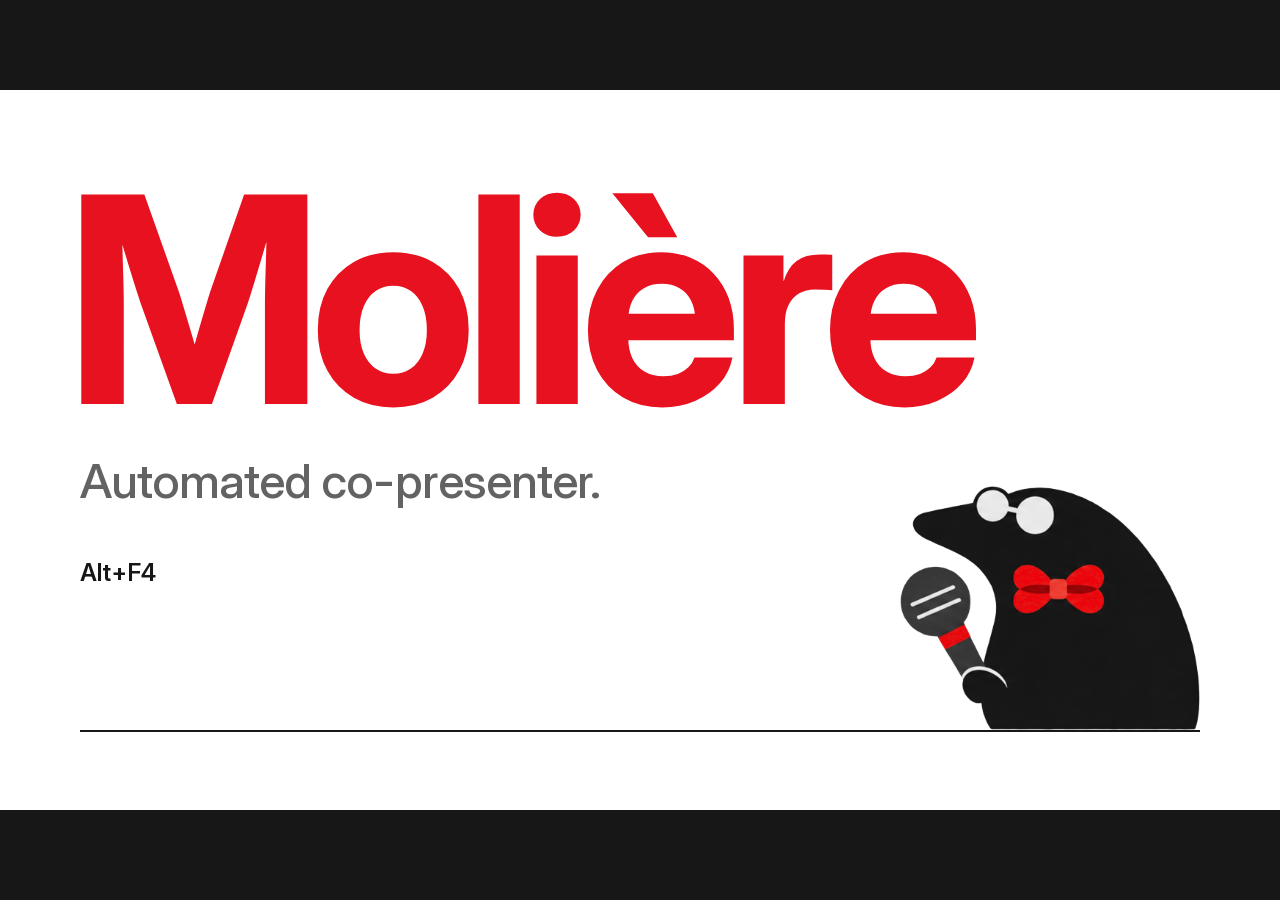
==== commit b27fcb74: "Flatten the deck: no footer, labels, counter or fades, the product's ember as the one red, each slid" ====
--- a/mole/slides.html
+++ b/mole/slides.html
@@ -3,7 +3,6 @@
 <meta charset="utf-8">
 <meta name="viewport" content="width=device-width">
 <title>Molière</title>
-<link rel="stylesheet" href="fonts/fonts.css">
 <link rel="stylesheet" href="mole.css">
 <style>
   :root {
@@ -12,22 +11,23 @@
     --grey: oklch(0.5 0 0);
     --line: oklch(0.88 0 0);
     --fill: oklch(0.965 0 0);
-    --red: oklch(0.59 0.24 28.5);
+    --red: var(--ember);
     --sans: "Inter", system-ui, sans-serif;
   }
   html, body { height: 100%; margin: 0; overflow: hidden; background: var(--fg); }
   body { font: 400 24px/1.4 var(--sans); color: var(--fg); -webkit-font-smoothing: antialiased; -moz-osx-font-smoothing: grayscale; }
   h1, h2, p, ul, figure, blockquote { margin: 0; padding: 0; }
   ul { list-style: none; }
+  i, em { font-style: normal; }
 
   .stage { position: absolute; left: 50%; top: 50%; width: 1280px; height: 720px; translate: -50% -50%; scale: var(--fit, 1); }
-  .slide { position: absolute; inset: 0; box-sizing: border-box; padding: 120px 80px 112px; display: grid; grid-template-columns: repeat(12, minmax(0, 1fr)); grid-template-rows: auto 1fr; column-gap: 32px; background: var(--bg); overflow: hidden; }
+  .slide { position: absolute; inset: 0; box-sizing: border-box; padding: 80px; display: grid; grid-template-columns: repeat(12, minmax(0, 1fr)); grid-template-rows: auto 1fr; column-gap: 32px; background: var(--bg); overflow: hidden; }
   .slide[hidden] { display: none; }
   .slide > * { grid-column: 1 / -1; }
+  .slide > :is(.ground, .sprite, .solo) { grid-column: auto; }
   .notes { display: none; }
-  .slide > :is(.label, .foot, .ground, .sprite, .solo) { grid-column: auto; }
-
-  .figure { font-size: 240px; line-height: .9; font-weight: 700; letter-spacing: -0.045em; margin-inline-start: -0.05em; }
+
+  .figure { font-size: 288px; line-height: .9; font-weight: 700; letter-spacing: -0.045em; margin-inline-start: -0.05em; }
   .display { font-size: 96px; line-height: 1; font-weight: 700; letter-spacing: -0.035em; text-wrap: balance; }
   .title { font-size: 64px; line-height: 1.08; font-weight: 650; letter-spacing: -0.028em; text-wrap: balance; }
   .head { font-size: 48px; line-height: 1.15; font-weight: 500; letter-spacing: -0.02em; text-wrap: pretty; }
@@ -36,64 +36,62 @@
   .small { font-size: 18px; line-height: 1.3; font-weight: 500; }
   .grey { color: var(--grey); }
   .red { color: var(--red); }
+  .team { font-weight: 600; }
   blockquote { text-indent: -0.4em; }
   .who { display: grid; align-self: start; font-size: 24px; line-height: 1.4; }
   .who b { font-weight: 600; }
   .who span { color: var(--grey); }
 
-  .label { position: absolute; left: 80px; top: 48px; font: 500 18px/24px var(--sans); color: var(--grey); }
-  .foot { position: absolute; left: 80px; right: 80px; bottom: 48px; display: flex; justify-content: space-between; font: 600 18px/24px var(--sans); }
-  .foot span + span { font-weight: 500; color: var(--grey); font-variant-numeric: tabular-nums; }
-  .ground { position: absolute; left: 80px; right: 80px; top: 608px; border-top: 2px solid var(--fg); }
-  .sprite { position: absolute; bottom: 112px; height: auto; pointer-events: none; user-select: none; }
+  .ground { position: absolute; left: 80px; right: 80px; top: 640px; border-top: 2px solid var(--fg); }
+  .sprite { position: absolute; bottom: 80px; height: auto; pointer-events: none; user-select: none; }
   .flip { scale: -1 1; }
 
+  .s-cover, .s-next { grid-template-rows: none; align-content: start; }
   .s-cover .head { margin-top: 24px; }
+  .s-cover .team, .s-next .team { margin-top: 48px; }
 
   .s-nick .title { grid-column: 1 / 7; }
   .s-nick > .body { grid-column: 7 / -1; padding-top: 8px; }
   .steps { align-self: end; display: grid; grid-template-columns: repeat(3, minmax(0, 1fr)); grid-template-rows: auto auto; column-gap: 32px; }
   .steps li { display: grid; grid-row: span 2; grid-template-rows: subgrid; }
   .steps span { grid-row: 2; }
-  .steps b { margin-bottom: 8px; font-variant-numeric: tabular-nums; }
+  .steps b { margin-bottom: 8px; }
 
   .s-num { grid-template-rows: 1fr; }
-  .stat, .study { display: flex; flex-direction: column; }
   .stat { grid-column: 1 / 9; }
   .stat .lead { margin-top: 24px; max-width: 20em; }
-  .study { grid-column: 9 / -1; justify-content: flex-end; }
-  .stat .small, .study .small { margin-top: auto; padding-top: 16px; }
-  .study .small { margin-top: 16px; }
-
-  .s-quote { grid-template-rows: auto auto 1fr; }
-  .s-quote blockquote { grid-column: 1 / 12; margin-top: 48px; }
+  .study { grid-column: 9 / -1; align-self: end; }
+  .s-num .small { margin-top: 12px; }
+
+  .s-quote { grid-template-rows: none; align-content: start; }
+  .s-quote blockquote { grid-column: 1 / 12; margin-top: 40px; }
   .s-quote .who { margin-top: 40px; }
 
-  .s-realize { align-content: start; }
+  .s-realize { grid-template-rows: auto 1fr; }
   .s-realize .head { grid-column: 1 / 11; }
-  .s-realize .display { margin-top: 56px; }
+  .s-realize .display { align-self: end; }
 
   .s-solution { grid-template-rows: auto auto 1fr; }
   .s-solution .title, .pitch { grid-column: 1 / 8; }
   .pitch { margin-top: 32px; }
   .points { margin-top: 32px; display: grid; gap: 16px; }
-  .desk { grid-column: 8 / -1; grid-row: 1 / -1; align-self: center; display: grid; justify-items: center; gap: 24px; padding: 24px; border-radius: 24px; background: var(--fill); }
-  .desk .mole-bar { zoom: 1.18; }
+  .desk { grid-column: 8 / -1; grid-row: 2 / -1; align-self: start; margin-top: 32px; display: grid; justify-items: center; gap: 32px; }
+  .slide .mole-bar { box-shadow: none; }
+  .desk .mole-bar { zoom: 1.18; outline: 1px solid var(--hairline); }
   .screen { position: relative; width: 100%; aspect-ratio: 16 / 9; border-radius: 6px; background: var(--bg); outline: 2px solid var(--fg); overflow: hidden; }
-  .screen > div { position: absolute; inset: 0; padding: 22px 24px; opacity: 0; transition: opacity .3s ease; }
-  .screen[data-on="6"] > [data-n="6"], .screen[data-on="7"] > [data-n="7"] { opacity: 1; }
+  .screen > div { position: absolute; inset: 0; padding: 22px 24px; visibility: hidden; }
+  .screen[data-on="6"] > [data-n="6"], .screen[data-on="7"] > [data-n="7"] { visibility: visible; }
   .screen small { display: block; margin-top: 18px; font: 500 14px/1 var(--sans); color: var(--grey); }
   .screen h3 { margin: 8px 0 0; font: 650 24px/1.1 var(--sans); letter-spacing: -0.02em; }
   .screen ul { margin-top: 12px; display: grid; gap: 4px; font: 400 16px/1.25 var(--sans); }
-  .screen em { position: absolute; right: 14px; bottom: 12px; font: 500 14px/1 var(--sans); font-style: normal; color: var(--grey); font-variant-numeric: tabular-nums; }
+  .screen em { position: absolute; right: 14px; bottom: 12px; font: 500 14px/1 var(--sans); color: var(--grey); font-variant-numeric: tabular-nums; }
   .screen .bars { position: absolute; left: 24px; bottom: 22px; display: flex; align-items: flex-end; gap: 10px; height: 96px; }
   .screen .bars i { width: 30px; border-radius: 2px 2px 0 0; background: var(--line); }
   .screen .bars i:last-child { background: var(--red); }
   .tag { position: absolute; left: 0; top: 0; padding: 4px 9px 5px 8px; border-bottom-right-radius: 6px; background: var(--fg); color: var(--bg); font: 600 14px/1 var(--sans); }
 
-  .live { display: inline-block; width: .24em; height: .24em; margin-left: .22em; border-radius: 50%; background: var(--red); vertical-align: .24em; }
-  .solo { position: absolute; left: 80px; bottom: calc(112px - var(--w) * 0.8 / 154); --w: 400px; }
-  .solo .mole-bar { width: auto; background: none; box-shadow: none; border-radius: 0; }
+  .solo { position: absolute; left: 80px; bottom: calc(80px - var(--w) * 0.8 / 154); --w: 400px; }
+  .solo .mole-bar { width: auto; background: none; }
   .solo .mole-row { height: auto; padding: 0; gap: 56px; align-items: flex-end; }
   .solo .mole-text { padding-bottom: 48px; }
   .solo .mole-fig { width: var(--w); height: auto; aspect-ratio: 154 / 114.8; margin: 0; }
@@ -101,16 +99,14 @@
   .solo .mole-words, .solo .mole-text[data-one-line] .mole-words { --wx: 0px; --wy: 0px; padding-left: 0; }
   .solo .mole-title { font: 500 48px/1.15 var(--sans); letter-spacing: -0.02em; }
   .solo .mole-heard { height: auto; margin-top: 8px; font: 400 24px/1.4 var(--sans); color: var(--grey); }
-  .slide .mole-bar, .slide .m-num { font-family: var(--sans); }
 
   .s-how { grid-template-rows: auto auto 1fr; }
-  .s-how .title { grid-column: 1 / 10; min-height: 140px; }
-  .s-how .ground { top: 292px; }
-  .trio { margin-top: 48px; display: grid; grid-template-columns: repeat(3, minmax(0, 1fr)); column-gap: 32px; }
-  .slots { margin-top: 32px; display: grid; grid-template-columns: 2fr 1fr; gap: 32px; align-self: stretch; }
+  .ledge { position: relative; padding: 0 232px 24px 0; border-bottom: 2px solid var(--fg); }
+  .ledge .sprite { right: 0; bottom: 0; width: 200px; }
+  .trio { margin-top: 40px; display: grid; grid-template-columns: repeat(3, minmax(0, 1fr)); column-gap: 32px; }
+  .slots { margin-top: 40px; display: grid; grid-template-columns: 2fr 1fr; gap: 32px; }
   .slots div { display: grid; place-items: center; border-radius: 16px; background: var(--fill); color: var(--grey); }
 
-  .s-comp { grid-template-rows: auto 1fr; }
   .vs { grid-column: 1 / 10; align-self: end; border-collapse: collapse; font-size: 24px; line-height: 1.4; }
   .vs th, .vs td { padding: 16px 0; text-align: start; vertical-align: top; border-top: 1px solid var(--line); }
   .vs th { width: 40%; padding-right: 32px; font-weight: 600; }
@@ -129,39 +125,35 @@
   .s-next .title { grid-column: 1 / 9; }
   .s-next .head { grid-column: 1 / 8; margin-top: 32px; }
 
-  .hint { position: fixed; left: 50%; bottom: 14px; translate: -50% 0; font: 500 13px/1 var(--sans); color: var(--grey); transition: opacity .4s ease; }
   @media print {
     html, body { overflow: visible; height: auto; background: none; }
     .stage { position: static; translate: none; scale: 1; }
     .slide, .slide[hidden] { position: relative; display: grid; break-after: page; width: 1280px; height: 720px; }
-    .hint { display: none; }
   }
 </style>
 
 <div class="stage">
 
-  <section class="slide s-cover" data-foot="Alt+F4">
-    <p class="label">LauzHack 2026</p>
+  <section class="slide s-cover" data-section="LauzHack 2026">
     <h1 class="figure red">Molière</h1>
     <p class="head grey">Automated co-presenter.</p>
+    <p class="team">Alt+F4</p>
     <div class="ground"></div>
     <img class="sprite flip" src="sprites/microphone.png" alt="" style="right: 80px; width: 300px">
   </section>
 
-  <section class="slide s-nick">
-    <p class="label">Presenting the problem</p>
+  <section class="slide s-nick" data-section="Presenting the problem">
     <h2 class="title">This is Nick.</h2>
     <p class="body grey">He works at a consulting firm in Geneva. He has 5 meetings per day, each on a different subject and with a different team. He doesn’t have time to fully prepare for every meeting.</p>
     <ul class="steps lead">
       <li><span>He looks for a document.</span></li>
-      <li data-timer><b class="display red">30&nbsp;s</b><span>of silence. People are waiting.</span></li>
+      <li><b class="display red">30&nbsp;s</b><span>of silence. People are waiting.</span></li>
       <li><span>He pulls up the wrong slide.</span></li>
     </ul>
     <aside class="notes"><p>This is Nick, he works at a consulting firm in Geneva. He has 5 meetings per day, each on a different subject and with a different team. He doesn’t have time to fully prepare for every meeting. Every time he has to present something, something wrong happens: he looks for a document, there is silence for 30 seconds, then he pulls up the wrong slide.</p></aside>
   </section>
 
-  <section class="slide s-num">
-    <p class="label">Presenting the problem</p>
+  <section class="slide s-num" data-section="Presenting the problem">
     <div class="stat">
       <h2 class="figure red">3 in 4</h2>
       <p class="lead">meetings hit at least one tech failure, costing about 11 minutes each.</p>
@@ -174,23 +166,20 @@
     <aside class="notes"><p>Three in four meetings hit at least one tech failure, costing about 11 minutes each (Jabra, 2026). And in a lab study, people who talked while using a computer spoke more slowly and made more mistakes at both (BYU, 2022).</p></aside>
   </section>
 
-  <section class="slide s-quote">
-    <p class="label">Presenting the problem</p>
+  <section class="slide s-quote" data-section="Presenting the problem">
     <p class="lead grey">We asked 6 people who present to clients every week.</p>
     <blockquote class="head">“Clients always come up with questions I wasn’t expecting. So I end up searching for documents or running another simulation while explaining what I’m doing.”</blockquote>
     <p class="who"><b>Mathias Sudres</b><span>Insurance advisor in Switzerland</span></p>
     <aside class="notes"><p>We asked 6 people who present to clients every week. Mathias Sudres, an insurance advisor in Switzerland, told us: “Clients always come up with questions I wasn’t expecting. So I end up searching for documents or running another simulation while explaining what I’m doing.”</p></aside>
   </section>
 
-  <section class="slide s-realize">
-    <p class="label">By talking to office workers, we realized:</p>
+  <section class="slide s-realize" data-section="By talking to office workers, we realized:">
     <p class="head grey">The issue wasn’t the software used for the meeting or actual technical issues.</p>
     <h2 class="display">It’s error-prone manual work under stress.</h2>
     <aside class="notes"><p>By talking to office workers, we realized that the issue wasn’t the software used for the meeting or actual technical issues. It’s error-prone manual work under stress.</p></aside>
   </section>
 
-  <section class="slide s-solution">
-    <p class="label">Our solution</p>
+  <section class="slide s-solution" data-section="Our solution">
     <h2 class="title">Introducing <span class="red">Molière</span>.</h2>
     <div class="pitch body">
       <p class="grey">We want to make the process of presenting in meetings seamless.</p>
@@ -211,19 +200,18 @@
     <aside class="notes"><p>We want to make the process of presenting in meetings seamless. This is why we’re introducing Molière. It’s an automated co-presenter that sets up the whole environment for you, knows exactly what you want to show while you speak and lets you focus entirely on interacting with your colleagues, getting your message across and having a productive meeting in general.</p></aside>
   </section>
 
-  <section class="slide s-demo">
-    <p class="label">Our solution</p>
-    <h2 class="display">Live demo<i class="live"></i></h2>
+  <section class="slide s-demo" data-section="Our solution">
+    <h2 class="display">Live demo</h2>
     <div class="ground"></div>
     <div class="solo" data-mole="loop"></div>
     <aside class="notes"><p>(Live demo)</p></aside>
   </section>
 
-  <section class="slide s-how">
-    <p class="label">How does our solution work?</p>
-    <h2 class="title">Not just AI agent talk: we have trained actual models.</h2>
-    <div class="ground"></div>
-    <img class="sprite flip" src="sprites/pickaxe.png" alt="" style="right: 80px; bottom: 428px; width: 200px">
+  <section class="slide s-how" data-section="How does our solution work?">
+    <div class="ledge">
+      <h2 class="title">Not just AI agent talk:<br> we have trained actual models.</h2>
+      <img class="sprite flip" src="sprites/pickaxe.png" alt="">
+    </div>
     <ul class="trio body">
       <li>Our UI is minimal and doesn’t disrupt the presenter.</li>
       <li>Work is done in the background.</li>
@@ -233,8 +221,7 @@
     <aside class="notes"><p>(Show the architecture, tech stack.) I am sure you will get tired of all the AI agent talk during these presentations, our solution is not that: we have trained actual models [etc.] Our UI is minimal and doesn’t disrupt the presenter. Work is done in the background and the presenter can cancel whenever he doesn’t agree with the assistant.</p></aside>
   </section>
 
-  <section class="slide s-comp">
-    <p class="label">Who are the competitors?</p>
+  <section class="slide s-comp" data-section="Who are the competitors?">
     <h2 class="title">Our solution works live, in any software.</h2>
     <table class="vs">
       <tr><th>Notetakers</th><td>Act after the call.</td></tr>
@@ -246,8 +233,7 @@
     <aside class="notes"><p>Unlike notetakers that act after the call, our solution works live, runs on your laptop, and hands control back the moment you want it. Meeting agents like Teams Facilitator answer in the chat, inside Teams only. Our solution works in any software.</p></aside>
   </section>
 
-  <section class="slide s-voices">
-    <p class="label">Interviews</p>
+  <section class="slide s-voices" data-section="Interviews">
     <blockquote class="title">“…without jumping between ten different windows.”</blockquote>
     <p class="who"><b>Mathias Sudres</b><span>Insurance advisor in Switzerland</span></p>
     <figure class="second">
@@ -259,8 +245,7 @@
     <aside class="notes"><p>Rodolphe Henzi, Accenture: “If this is something that is feasible, it for sure would help us a lot.”</p></aside>
   </section>
 
-  <section class="slide s-b2b">
-    <p class="label">Business model / go-to-market</p>
+  <section class="slide s-b2b" data-section="Business model / go-to-market">
     <h2 class="display">We will go <span class="red">B2B</span>.</h2>
     <div class="pair lead">
       <p>Integrating into the ecosystem of companies which would use Molière for all their meetings.</p>
@@ -269,18 +254,16 @@
     <aside class="notes"><p>We will go B2B, integrating into the ecosystem of companies which would use Molière for all their meetings. Our assistant will adapt to the architectures of these companies, to know exactly how to look for documents [etc.]</p></aside>
   </section>
 
-  <section class="slide s-next" data-foot="Alt+F4">
-    <p class="label">Roadmap &amp; next steps</p>
+  <section class="slide s-next" data-section="Roadmap &amp; next steps">
     <h2 class="title">Next, we will train <span class="red">Molière</span> on your workflow.</h2>
     <p class="head grey">For it to be able to help you to its full potential.</p>
+    <p class="team">Alt+F4</p>
     <div class="ground"></div>
     <img class="sprite flip" src="sprites/shovel.png" alt="" style="right: 80px; width: 300px">
     <aside class="notes"><p>Next, we will train Molière on your workflow, for it to be able to help you to its full potential.</p></aside>
   </section>
 
 </div>
-
-<p class="hint" id="hint">Arrow keys or click to move. N for notes. F for full screen.</p>
 
 <script src="mole.js"></script>
 <script>
@@ -307,20 +290,7 @@
     loop(bar, screen && (state => { if (state === "idle") screen.dataset.on = "6"; if (state === "ready") screen.dataset.on = "7"; }));
   }
 
-  let timerRun = 0;
-  function silence(step) {
-    const id = ++timerRun, label = step.querySelector("b"), start = performance.now() + 500, length = 3600;
-    const tick = now => {
-      if (id !== timerRun) return;
-      const p = Math.min(1, Math.max(0, (now - start) / length));
-      label.textContent = `${Math.round(30 * (1 - (1 - p) ** 2.2))} s`;
-      if (p < 1) requestAnimationFrame(tick);
-    };
-    requestAnimationFrame(tick);
-  }
-
   const slides = [...document.querySelectorAll(".slide")];
-  slides.forEach((s, k) => s.insertAdjacentHTML("beforeend", `<footer class="foot"><span>${s.dataset.foot ?? "Molière"}</span><span>${String(k + 1).padStart(2, "0")}</span></footer>`));
 
   let notesWin = null, notesStart = 0;
   function openNotes() {
@@ -336,7 +306,7 @@
         #notes p { margin: 0 0 12px; max-width: 60ch; text-wrap: pretty; }
         #next { margin-top: 32px; padding-top: 16px; border-top: 1px solid oklch(0.88 0 0); font-size: 16px; color: oklch(0.5 0 0); }
       </style>
-      <header><span id="at"></span><span id="clock">00:00</span></header><h1 id="label"></h1><div id="notes"></div><p id="next"></p>`);
+      <header><span id="at"></span><span id="clock">00:00</span></header><h1 id="section"></h1><div id="notes"></div><p id="next"></p>`);
     notesWin.document.close();
     notesWin.addEventListener("keydown", onKey);
     const clock = setInterval(() => {
@@ -350,7 +320,7 @@
     if (!notesWin || notesWin.closed) return;
     const $ = id => notesWin.document.getElementById(id), s = slides[at], next = slides[at + 1];
     $("at").textContent = `Slide ${at + 1} of ${slides.length}`;
-    $("label").textContent = s.querySelector(".label").textContent;
+    $("section").textContent = s.dataset.section;
     $("notes").innerHTML = s.querySelector(".notes")?.innerHTML ?? "<p>No notes for this slide.</p>";
     $("next").textContent = next ? `Next: ${next.querySelector("h1, h2, blockquote").textContent}` : "Last slide.";
   }
@@ -360,8 +330,6 @@
     at = Math.min(slides.length - 1, Math.max(0, n));
     slides.forEach((s, k) => { s.hidden = k !== at; });
     history.replaceState(null, "", `${location.pathname}${location.search}#${at + 1}`);
-    const timer = slides[at].querySelector("[data-timer]");
-    if (timer) silence(timer); else timerRun++;
     showNotes();
   }
   function onKey(e) {
@@ -377,7 +345,6 @@
   addEventListener("resize", fit);
   addEventListener("keydown", onKey);
   addEventListener("click", e => go(at + (e.clientX < innerWidth / 3 ? -1 : 1)));
-  setTimeout(() => (hint.style.opacity = 0), 4000);
   fit();
   go(at);
 </script>
